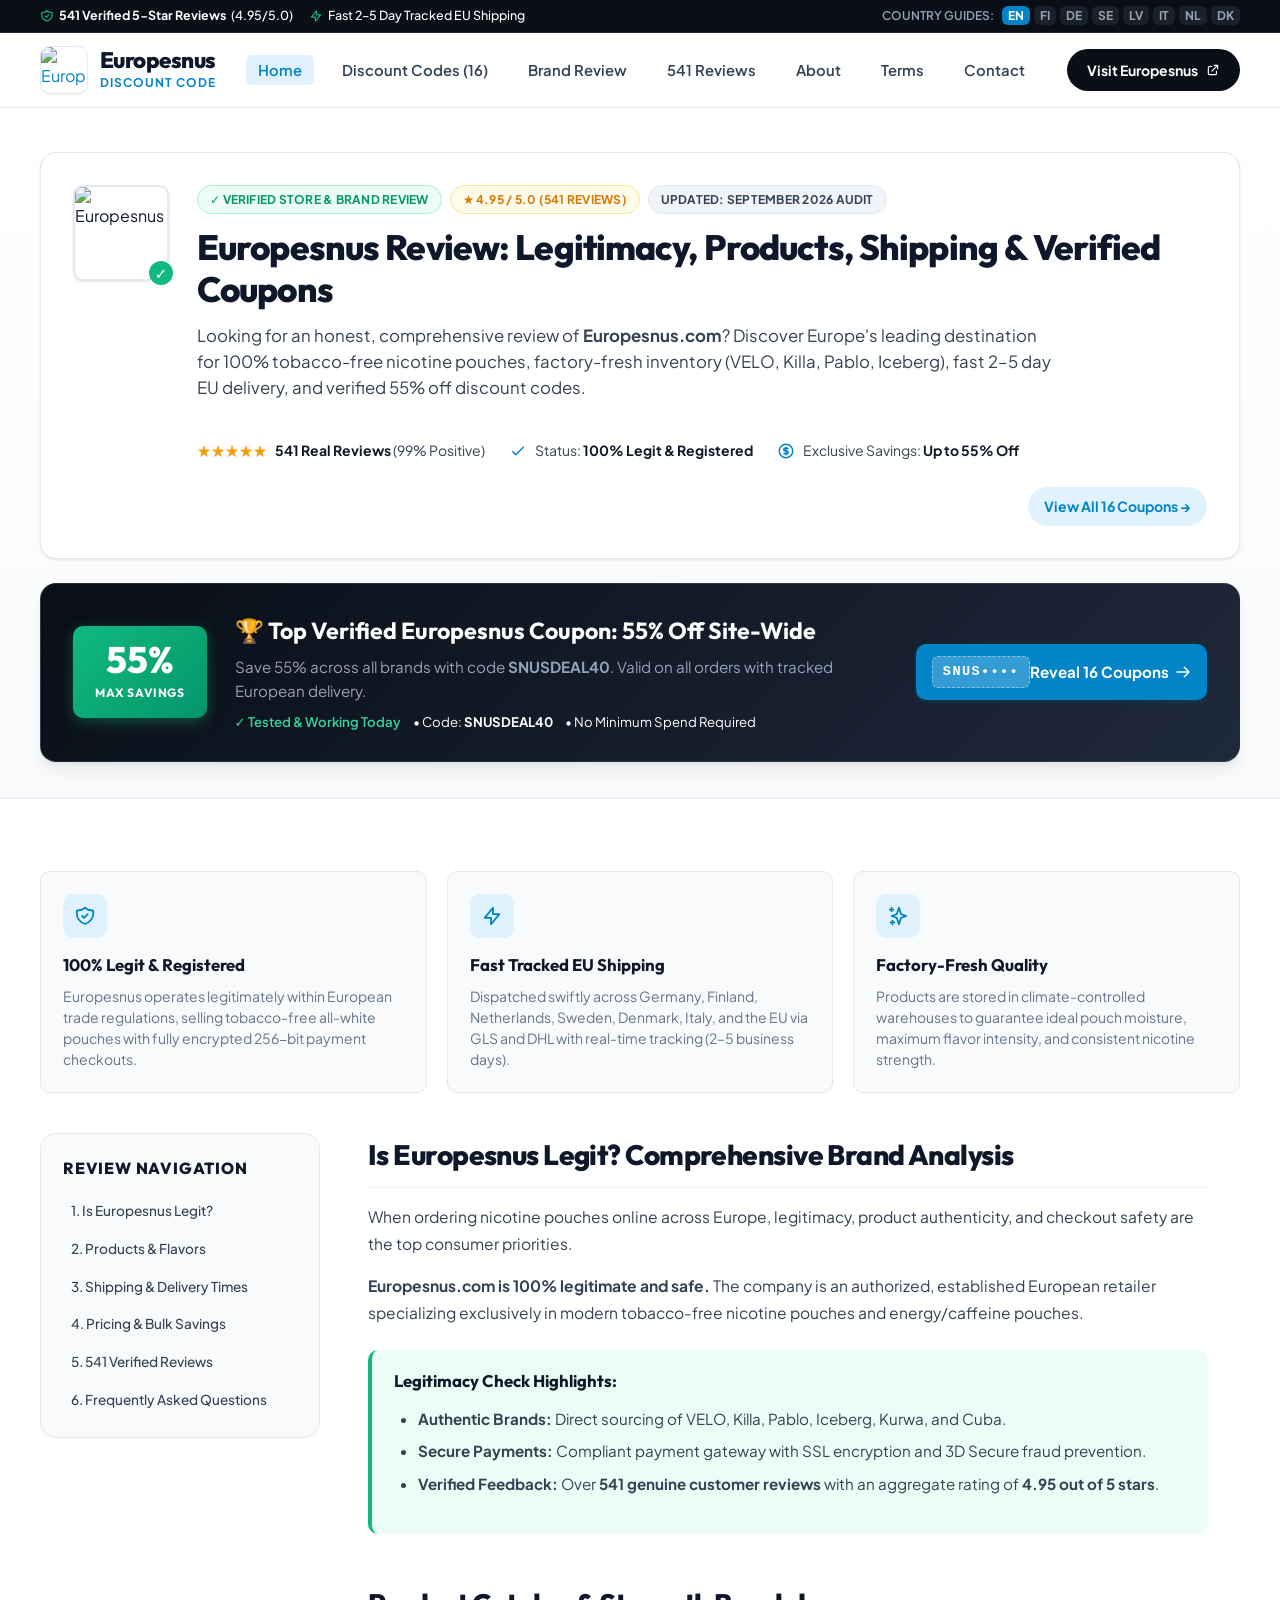
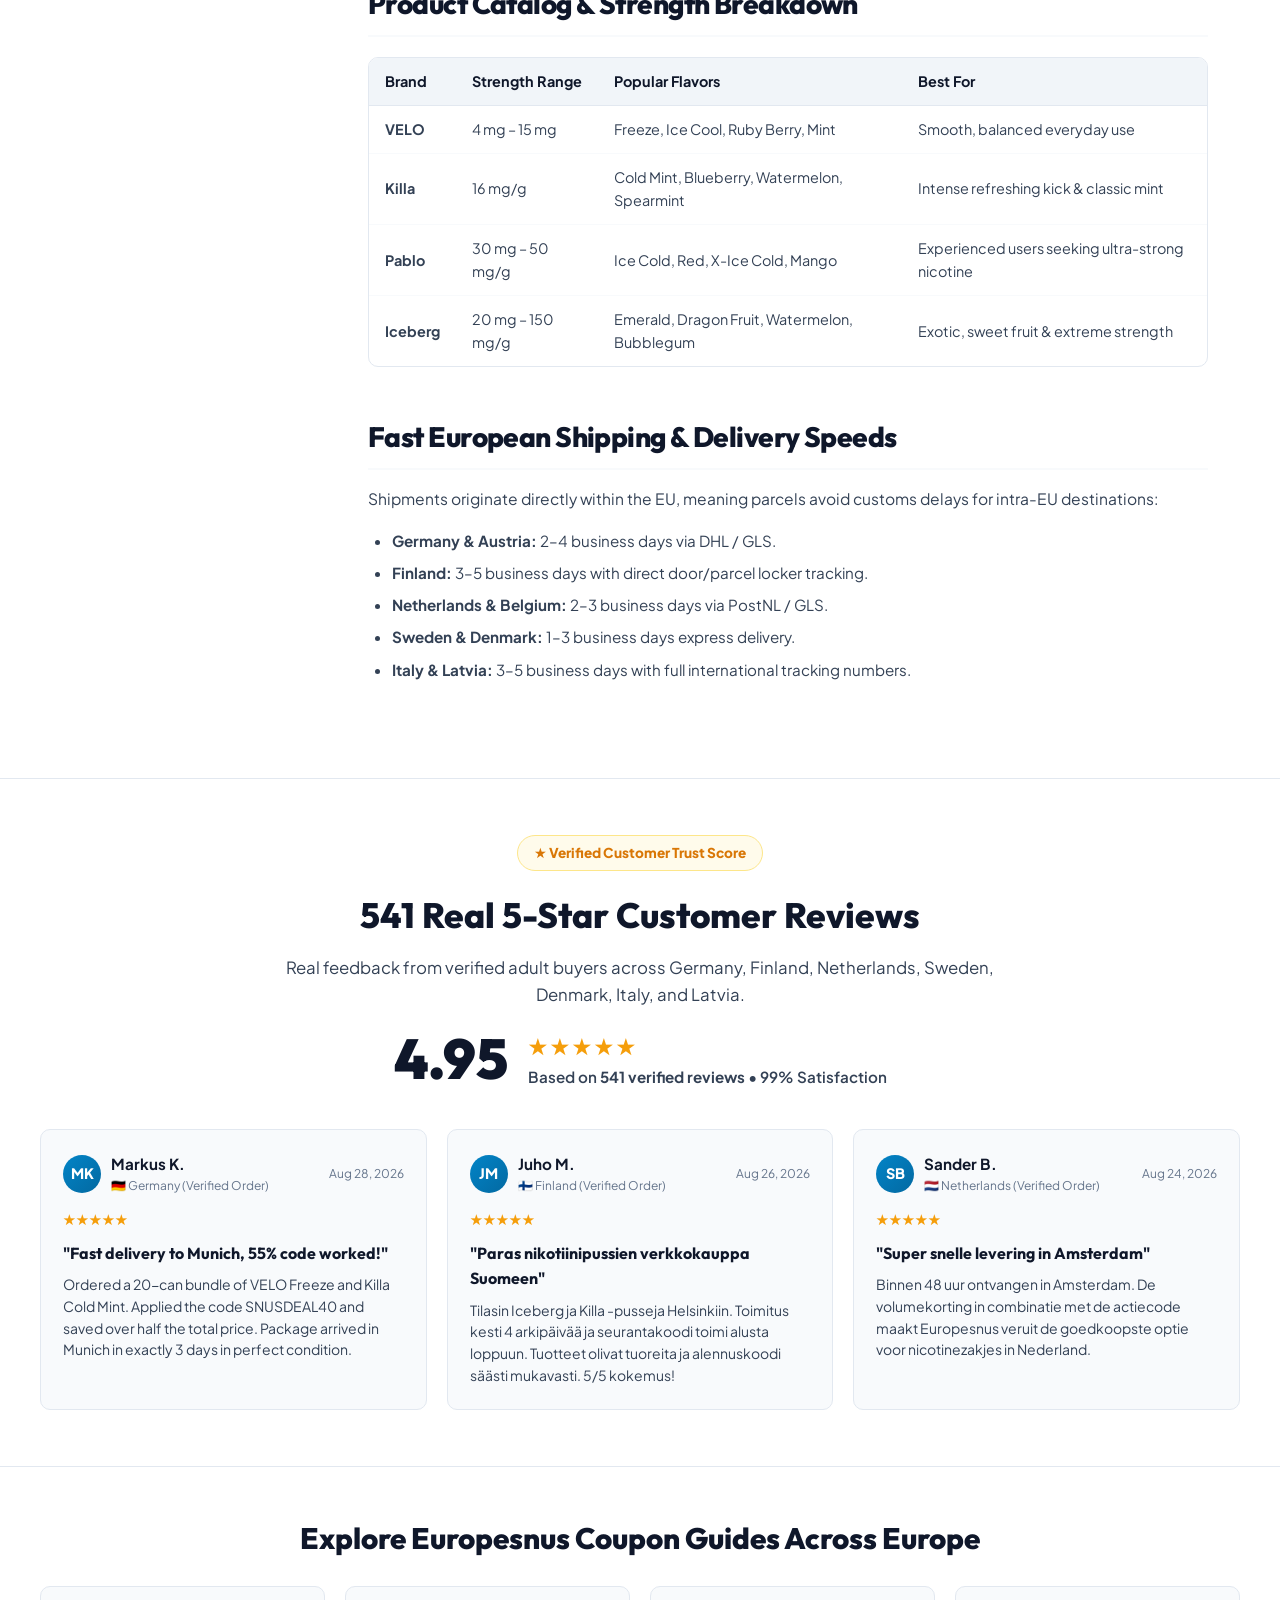
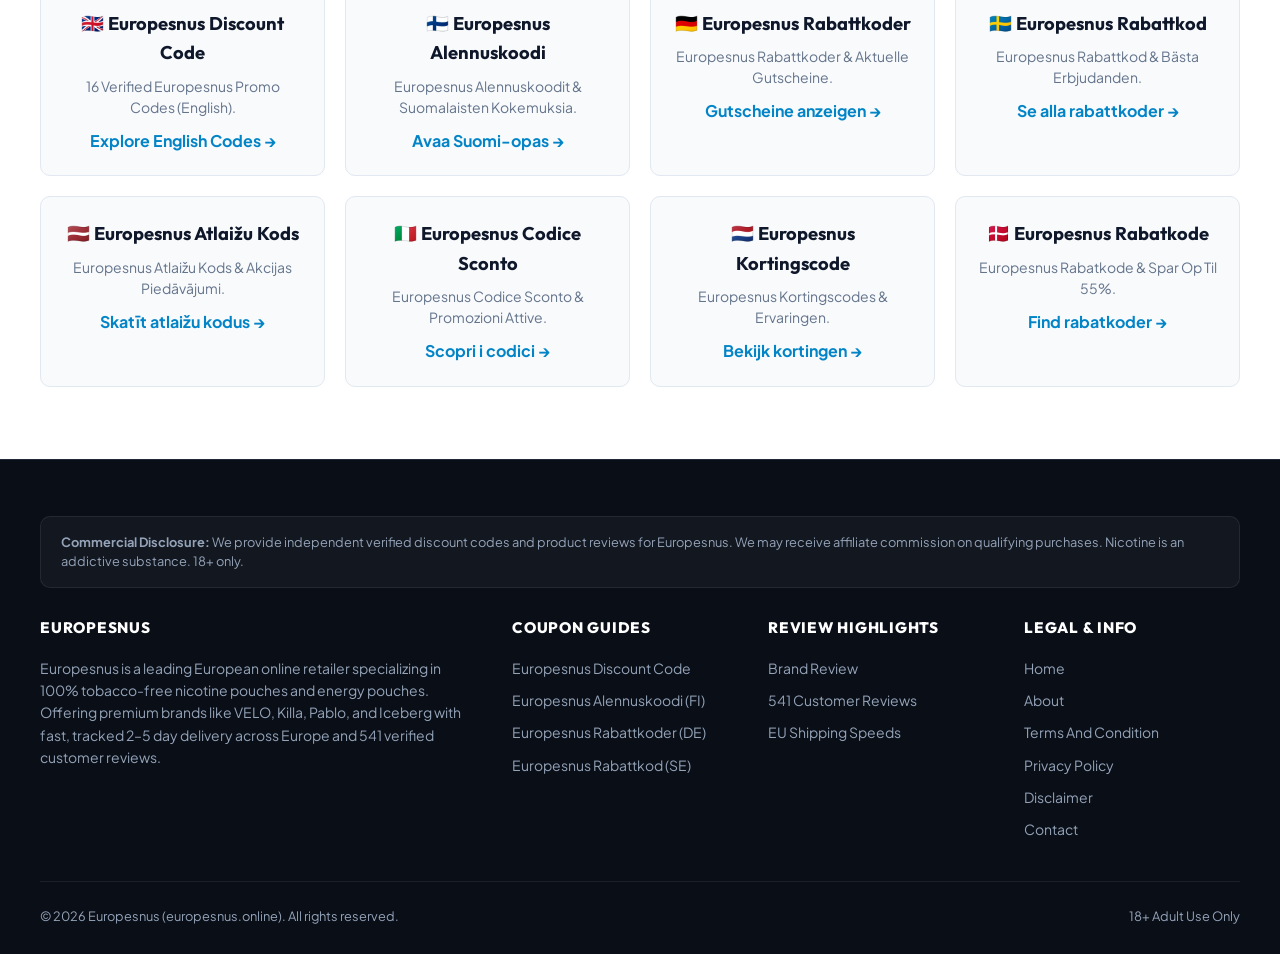
==== index.html @ ba488484 "Add files via upload" ====
<!DOCTYPE html>
<html lang="en">
<head>
  <meta charset="UTF-8">
  <meta name="viewport" content="width=device-width, initial-scale=1.0">
  <title>Europesnus Review: Legitimacy, Products, Shipping &amp; 541 Reviews</title>
  <meta name="description" content="Honest Europesnus review: 541 customer ratings (4.95/5), factory-fresh VELO &amp; Killa pouches, fast tracked 2–5 day EU delivery, and verified 55% off discount codes.">
  <meta name="keywords" content="europesnus, europesnus review, is europesnus legit, europesnus discount code, europesnus shipping, europesnus reviews, europesnus snus">
  <meta name="robots" content="index, follow, max-image-preview:large, max-snippet:-1, max-video-preview:-1">
  
  <!-- Canonical & Hreflang Tags -->
  <link rel="canonical" href="https://europesnus.online/">
  <link rel="alternate" hreflang="x-default" href="https://europesnus.online/">
  <link rel="alternate" hreflang="en" href="https://europesnus.online/en/europesnus-discount-code/">
  <link rel="alternate" hreflang="fi" href="https://europesnus.online/fi/europesnus-alennuskoodi/">
  <link rel="alternate" hreflang="de" href="https://europesnus.online/de/europesnus-rabattkoder/">
  <link rel="alternate" hreflang="sv" href="https://europesnus.online/se/europesnus-rabattkod/">
  <link rel="alternate" hreflang="nl" href="https://europesnus.online/nl/europesnus-kortingscode/">
  <link rel="alternate" hreflang="da" href="https://europesnus.online/dk/europesnus-rabatkode/">
  <link rel="alternate" hreflang="it" href="https://europesnus.online/it/europesnus-codice-sconto/">
  <link rel="alternate" hreflang="lv" href="https://europesnus.online/lv/europesnus-atlaizu-kods/">

  <!-- Favicon & Touch Icons -->
  <link rel="icon" type="image/png" href="https://europesnus.online/wp-content/uploads/2026/09/europesnus_logo.png">
  <link rel="apple-touch-icon" href="https://europesnus.online/wp-content/uploads/2026/09/europesnus_logo.png">

  <!-- Open Graph / Facebook -->
  <meta property="og:type" content="website">
  <meta property="og:url" content="https://europesnus.online/">
  <meta property="og:title" content="Europesnus Review: Legitimacy, Products, Shipping &amp; 541 Reviews">
  <meta property="og:description" content="Comprehensive review of Europesnus: 541 verified reviews, EU delivery times, product quality, and active 55% promo codes.">
  <meta property="og:site_name" content="Europesnus">
  <meta property="og:image" content="https://europesnus.online/wp-content/uploads/2026/09/europesnus_logo.png">

  <!-- Twitter -->
  <meta name="twitter:card" content="summary_large_image">
  <meta name="twitter:title" content="Europesnus Review: Legitimacy, Products, Shipping &amp; 541 Reviews">
  <meta name="twitter:description" content="541 verified customer reviews, fast European shipping, and verified 55% coupons.">
  <meta name="twitter:image" content="https://europesnus.online/wp-content/uploads/2026/09/europesnus_logo.png">

  <!-- Modern Google Fonts -->
  <link rel="preconnect" href="https://fonts.googleapis.com">
  <link rel="preconnect" href="https://fonts.gstatic.com" crossorigin>
  <link href="https://fonts.googleapis.com/css2?family=Outfit:wght@600;700;800;900&family=Plus+Jakarta+Sans:wght@400;500;600;700;800&display=swap" rel="stylesheet">
  
  <link rel="stylesheet" href="style.css">

  <!-- Schema.org JSON-LD -->
  <script type="application/ld+json">
  {
    "@context": "https://schema.org",
    "@graph": [
      {
        "@type": "WebSite",
        "@id": "https://europesnus.online/#website",
        "url": "https://europesnus.online/",
        "name": "Europesnus",
        "description": "Comprehensive Europesnus brand review, customer ratings, and verified coupon hub.",
        "inLanguage": "en"
      },
      {
        "@type": "Organization",
        "@id": "https://europesnus.online/#organization",
        "name": "Europesnus",
        "url": "https://europesnus.online/",
        "logo": {
          "@type": "ImageObject",
          "url": "https://europesnus.online/wp-content/uploads/2026/09/europesnus_logo.png"
        },
        "aggregateRating": {
          "@type": "AggregateRating",
          "ratingValue": "4.95",
          "bestRating": "5",
          "worstRating": "1",
          "ratingCount": "541",
          "reviewCount": "541"
        }
      },
      {
        "@type": "BreadcrumbList",
        "itemListElement": [
          {
            "@type": "ListItem",
            "position": 1,
            "name": "Home",
            "item": "https://europesnus.online/"
          }
        ]
      }
    ]
  }
  </script>
</head>
<body>

  <!-- Top Announcement Bar -->
  <div class="header-top-bar">
    <div class="container">
      <div class="header-top-inner">
        <div class="top-trust-highlights">
          <span class="top-trust-item">
            <svg width="14" height="14" fill="none" stroke="currentColor" viewBox="0 0 24 24"><path stroke-linecap="round" stroke-linejoin="round" stroke-width="2" d="M9 12l2 2 4-4m5.618-4.016A11.955 11.955 0 0112 2.944a11.955 11.955 0 01-8.618 3.04A12.02 12.02 0 003 9c0 5.591 3.824 10.29 9 11.622 5.176-1.332 9-6.03 9-11.622 0-1.042-.133-2.052-.382-3.016z"/></svg>
            <strong>541 Verified 5-Star Reviews</strong> (4.95/5.0)
          </span>
          <span class="top-trust-item">
            <svg width="14" height="14" fill="none" stroke="currentColor" viewBox="0 0 24 24"><path stroke-linecap="round" stroke-linejoin="round" stroke-width="2" d="M13 10V3L4 14h7v7l9-11h-7z"/></svg>
            Fast 2–5 Day Tracked EU Shipping
          </span>
        </div>

        <div class="lang-selector-wrap">
          <span class="lang-selector-label">Country Guides:</span>
          <ul class="lang-nav-pills">
            <li><a href="en/europesnus-discount-code/" class="active">EN</a></li>
            <li><a href="fi/europesnus-alennuskoodi/">FI</a></li>
            <li><a href="de/europesnus-rabattkoder/">DE</a></li>
            <li><a href="se/europesnus-rabattkod/">SE</a></li>
            <li><a href="lv/europesnus-atlaizu-kods/">LV</a></li>
            <li><a href="it/europesnus-codice-sconto/">IT</a></li>
            <li><a href="nl/europesnus-kortingscode/">NL</a></li>
            <li><a href="dk/europesnus-rabatkode/">DK</a></li>
          </ul>
        </div>
      </div>
    </div>
  </div>

  <!-- Main Navigation Header -->
  <header class="site-header" role="banner">
    <div class="container">
      <div class="header-inner">
        <a href="/" class="site-logo">
          <img src="https://europesnus.online/wp-content/uploads/2026/09/europesnus_logo.png" alt="Europesnus Logo" class="logo-img" width="48" height="48">
          <div class="logo-text">
            <span class="brand-name">Europesnus</span>
            <span class="brand-tagline">Discount Code</span>
          </div>
        </a>

        <nav class="main-nav" role="navigation">
          <ul class="nav-links">
            <li><a href="/" class="active">Home</a></li>
            <li><a href="en/europesnus-discount-code/">Discount Codes (16)</a></li>
            <li><a href="#brand-review">Brand Review</a></li>
            <li><a href="#reviews-541">541 Reviews</a></li>
            <li><a href="about.html">About</a></li>
            <li><a href="terms.html">Terms</a></li>
            <li><a href="contact.html">Contact</a></li>
          </ul>
        </nav>

        <a href="https://europesnus.com/?ref=lrtwknyx" target="_blank" rel="nofollow noopener" class="header-cta">
          <span>Visit Europesnus</span>
          <svg width="14" height="14" fill="none" stroke="currentColor" viewBox="0 0 24 24"><path stroke-linecap="round" stroke-linejoin="round" stroke-width="2" d="M10 6H6a2 2 0 00-2 2v10a2 2 0 002 2h10a2 2 0 002-2v-4M14 4h6m0 0v6m0-6L10 14"/></svg>
        </a>
      </div>
    </div>
  </header>

  <!-- Hero Section -->
  <main id="main-content">
    <section class="hero-section">
      <div class="container">
        
        <div class="merchant-hero-card">
          <div class="merchant-avatar-wrap">
            <img src="https://europesnus.online/wp-content/uploads/2026/09/europesnus_logo.png" alt="Europesnus" class="merchant-avatar" width="96" height="96">
            <div class="merchant-verified-badge" title="Verified Merchant">✓</div>
          </div>

          <div class="merchant-info-block">
            <div class="hero-meta-tags">
              <span class="pill-badge verified">✓ Verified Store &amp; Brand Review</span>
              <span class="pill-badge rating-score">★ 4.95 / 5.0 (541 Reviews)</span>
              <span class="pill-badge updated">Updated: September 2026 Audit</span>
            </div>

            <h1 class="hero-title">Europesnus Review: Legitimacy, Products, Shipping &amp; Verified Coupons</h1>
            <p class="hero-desc">
              Looking for an honest, comprehensive review of <strong>Europesnus.com</strong>? Discover Europe's leading destination for 100% tobacco-free nicotine pouches, factory-fresh inventory (VELO, Killa, Pablo, Iceberg), fast 2–5 day EU delivery, and verified 55% off discount codes.
            </p>

            <div class="hero-stats-row">
              <div class="hero-stat-item">
                <div class="rating-stars" aria-label="5 out of 5 stars">★★★★★</div>
                <span><strong>541 Real Reviews</strong> (99% Positive)</span>
              </div>
              <div class="hero-stat-item">
                <svg width="18" height="18" fill="none" stroke="currentColor" viewBox="0 0 24 24"><path stroke-linecap="round" stroke-linejoin="round" stroke-width="2" d="M5 13l4 4L19 7"/></svg>
                <span>Status: <strong>100% Legit &amp; Registered</strong></span>
              </div>
              <div class="hero-stat-item">
                <svg width="18" height="18" fill="none" stroke="currentColor" viewBox="0 0 24 24"><path stroke-linecap="round" stroke-linejoin="round" stroke-width="2" d="M12 8c-1.657 0-3 .895-3 2s1.343 2 3 2 3 .895 3 2-1.343 2-3 2m0-8c1.11 0 2.08.402 2.599 1M12 8V7m0 1v8m0 0v1m0-1c-1.11 0-2.08-.402-2.599-1M21 12a9 9 0 11-18 0 9 9 0 0118 0z"/></svg>
                <span>Exclusive Savings: <strong>Up to 55% Off</strong></span>
              </div>
              <a href="en/europesnus-discount-code/" class="visit-merchant-link">
                <span>View All 16 Coupons →</span>
              </a>
            </div>
          </div>
        </div>

        <!-- Featured Deal Banner -->
        <div class="featured-deal-banner">
          <div class="deal-highlight-badge">
            <div class="deal-val">55%</div>
            <div class="deal-sub">Max Savings</div>
          </div>

          <div class="featured-deal-content">
            <h2>🏆 Top Verified Europesnus Coupon: 55% Off Site-Wide</h2>
            <p>Save 55% across all brands with code <strong>SNUSDEAL40</strong>. Valid on all orders with tracked European delivery.</p>
            <div class="featured-deal-tags">
              <span class="tag-verified-pill">✓ Tested &amp; Working Today</span>
              <span>• Code: <strong>SNUSDEAL40</strong></span>
              <span>• No Minimum Spend Required</span>
            </div>
          </div>

          <div class="featured-deal-action">
            <a href="en/europesnus-discount-code/" class="coupon-action-btn" style="text-decoration:none;">
              <span class="btn-code-mask">SNUS••••</span>
              <span class="btn-action-label">
                <span>Reveal 16 Coupons</span>
                <svg width="16" height="16" fill="none" stroke="currentColor" viewBox="0 0 24 24"><path stroke-linecap="round" stroke-linejoin="round" stroke-width="2" d="M14 5l7 7m0 0l-7 7m7-7H3"/></svg>
              </span>
            </a>
          </div>
        </div>

      </div>
    </section>

    <!-- Core Pillars Grid -->
    <section class="content-area-section" id="brand-review">
      <div class="container">
        
        <div class="features-grid-3">
          <div class="feature-box-card">
            <div class="feature-box-icon">
              <svg width="22" height="22" fill="none" stroke="currentColor" viewBox="0 0 24 24"><path stroke-linecap="round" stroke-linejoin="round" stroke-width="2" d="M9 12l2 2 4-4m5.618-4.016A11.955 11.955 0 0112 2.944a11.955 11.955 0 01-8.618 3.04A12.02 12.02 0 003 9c0 5.591 3.824 10.29 9 11.622 5.176-1.332 9-6.03 9-11.622 0-1.042-.133-2.052-.382-3.016z"/></svg>
            </div>
            <h4>100% Legit &amp; Registered</h4>
            <p>Europesnus operates legitimately within European trade regulations, selling tobacco-free all-white pouches with fully encrypted 256-bit payment checkouts.</p>
          </div>

          <div class="feature-box-card">
            <div class="feature-box-icon">
              <svg width="22" height="22" fill="none" stroke="currentColor" viewBox="0 0 24 24"><path stroke-linecap="round" stroke-linejoin="round" stroke-width="2" d="M13 10V3L4 14h7v7l9-11h-7z"/></svg>
            </div>
            <h4>Fast Tracked EU Shipping</h4>
            <p>Dispatched swiftly across Germany, Finland, Netherlands, Sweden, Denmark, Italy, and the EU via GLS and DHL with real-time tracking (2–5 business days).</p>
          </div>

          <div class="feature-box-card">
            <div class="feature-box-icon">
              <svg width="22" height="22" fill="none" stroke="currentColor" viewBox="0 0 24 24"><path stroke-linecap="round" stroke-linejoin="round" stroke-width="2" d="M5 3v4M3 5h4M6 17v4m-2-2h4m5-16l2.286 6.857L21 12l-5.714 2.143L13 21l-2.286-6.857L5 12l5.714-2.143L13 3z"/></svg>
            </div>
            <h4>Factory-Fresh Quality</h4>
            <p>Products are stored in climate-controlled warehouses to guarantee ideal pouch moisture, maximum flavor intensity, and consistent nicotine strength.</p>
          </div>
        </div>

        <div class="content-grid-layout" style="margin-top: 40px;">
          
          <aside class="toc-sidebar">
            <h3 class="toc-title">Review Navigation</h3>
            <ul class="toc-nav-list">
              <li><a href="#is-europesnus-legit">1. Is Europesnus Legit?</a></li>
              <li><a href="#products-flavors">2. Products &amp; Flavors</a></li>
              <li><a href="#shipping-guide">3. Shipping &amp; Delivery Times</a></li>
              <li><a href="#pricing-bulk">4. Pricing &amp; Bulk Savings</a></li>
              <li><a href="#reviews-541">5. 541 Verified Reviews</a></li>
              <li><a href="#faq">6. Frequently Asked Questions</a></li>
            </ul>
          </aside>

          <article class="main-article">
            <section class="article-section" id="is-europesnus-legit">
              <h2>Is Europesnus Legit? Comprehensive Brand Analysis</h2>
              <p>
                When ordering nicotine pouches online across Europe, legitimacy, product authenticity, and checkout safety are the top consumer priorities.
              </p>
              <p>
                <strong>Europesnus.com is 100% legitimate and safe.</strong> The company is an authorized, established European retailer specializing exclusively in modern tobacco-free nicotine pouches and energy/caffeine pouches.
              </p>

              <div class="info-callout-box verified-theme">
                <h4>Legitimacy Check Highlights:</h4>
                <ul>
                  <li><strong>Authentic Brands:</strong> Direct sourcing of VELO, Killa, Pablo, Iceberg, Kurwa, and Cuba.</li>
                  <li><strong>Secure Payments:</strong> Compliant payment gateway with SSL encryption and 3D Secure fraud prevention.</li>
                  <li><strong>Verified Feedback:</strong> Over <strong>541 genuine customer reviews</strong> with an aggregate rating of <strong>4.95 out of 5 stars</strong>.</li>
                </ul>
              </div>
            </section>

            <section class="article-section" id="products-flavors">
              <h2>Product Catalog &amp; Strength Breakdown</h2>
              <div class="table-responsive">
                <table class="custom-table">
                  <thead>
                    <tr>
                      <th>Brand</th>
                      <th>Strength Range</th>
                      <th>Popular Flavors</th>
                      <th>Best For</th>
                    </tr>
                  </thead>
                  <tbody>
                    <tr>
                      <td><strong>VELO</strong></td>
                      <td>4 mg – 15 mg</td>
                      <td>Freeze, Ice Cool, Ruby Berry, Mint</td>
                      <td>Smooth, balanced everyday use</td>
                    </tr>
                    <tr>
                      <td><strong>Killa</strong></td>
                      <td>16 mg/g</td>
                      <td>Cold Mint, Blueberry, Watermelon, Spearmint</td>
                      <td>Intense refreshing kick &amp; classic mint</td>
                    </tr>
                    <tr>
                      <td><strong>Pablo</strong></td>
                      <td>30 mg – 50 mg/g</td>
                      <td>Ice Cold, Red, X-Ice Cold, Mango</td>
                      <td>Experienced users seeking ultra-strong nicotine</td>
                    </tr>
                    <tr>
                      <td><strong>Iceberg</strong></td>
                      <td>20 mg – 150 mg/g</td>
                      <td>Emerald, Dragon Fruit, Watermelon, Bubblegum</td>
                      <td>Exotic, sweet fruit &amp; extreme strength</td>
                    </tr>
                  </tbody>
                </table>
              </div>
            </section>

            <section class="article-section" id="shipping-guide">
              <h2>Fast European Shipping &amp; Delivery Speeds</h2>
              <p>
                Shipments originate directly within the EU, meaning parcels avoid customs delays for intra-EU destinations:
              </p>
              <ul>
                <li><strong>Germany &amp; Austria:</strong> 2–4 business days via DHL / GLS.</li>
                <li><strong>Finland:</strong> 3–5 business days with direct door/parcel locker tracking.</li>
                <li><strong>Netherlands &amp; Belgium:</strong> 2–3 business days via PostNL / GLS.</li>
                <li><strong>Sweden &amp; Denmark:</strong> 1–3 business days express delivery.</li>
                <li><strong>Italy &amp; Latvia:</strong> 3–5 business days with full international tracking numbers.</li>
              </ul>
            </section>
          </article>
        </div>

      </div>
    </section>

    <!-- 541 Real 5-Star Customer Reviews Section -->
    <section class="reviews-authority-section" id="reviews-541">
      <div class="container">
        
        <div class="reviews-header-block">
          <div class="review-badge-pill">★ Verified Customer Trust Score</div>
          <h2 style="font-family:var(--font-display); font-size:2.2rem; font-weight:800; color:var(--text-primary); margin-bottom:12px;">541 Real 5-Star Customer Reviews</h2>
          <p style="color:var(--text-secondary); font-size:1.05rem;">
            Real feedback from verified adult buyers across Germany, Finland, Netherlands, Sweden, Denmark, Italy, and Latvia.
          </p>

          <div class="reviews-score-card">
            <div class="score-big">4.95</div>
            <div class="score-meta">
              <div class="score-meta-stars">★★★★★</div>
              <div class="score-meta-count">Based on <strong>541 verified reviews</strong> • 99% Satisfaction</div>
            </div>
          </div>
        </div>

        <div class="reviews-grid">
          
          <div class="review-item-card">
            <div>
              <div class="review-user-row">
                <div class="reviewer-profile">
                  <div class="reviewer-avatar">MK</div>
                  <div>
                    <div class="reviewer-name">Markus K.</div>
                    <div class="reviewer-country">🇩🇪 Germany (Verified Order)</div>
                  </div>
                </div>
                <div class="review-date">Aug 28, 2026</div>
              </div>
              <div class="review-stars">★★★★★</div>
              <h3 class="review-title">"Fast delivery to Munich, 55% code worked!"</h3>
              <p class="review-body">
                Ordered a 20-can bundle of VELO Freeze and Killa Cold Mint. Applied the code SNUSDEAL40 and saved over half the total price. Package arrived in Munich in exactly 3 days in perfect condition.
              </p>
            </div>
          </div>

          <div class="review-item-card">
            <div>
              <div class="review-user-row">
                <div class="reviewer-profile">
                  <div class="reviewer-avatar">JM</div>
                  <div>
                    <div class="reviewer-name">Juho M.</div>
                    <div class="reviewer-country">🇫🇮 Finland (Verified Order)</div>
                  </div>
                </div>
                <div class="review-date">Aug 26, 2026</div>
              </div>
              <div class="review-stars">★★★★★</div>
              <h3 class="review-title">"Paras nikotiinipussien verkkokauppa Suomeen"</h3>
              <p class="review-body">
                Tilasin Iceberg ja Killa -pusseja Helsinkiin. Toimitus kesti 4 arkipäivää ja seurantakoodi toimi alusta loppuun. Tuotteet olivat tuoreita ja alennuskoodi säästi mukavasti. 5/5 kokemus!
              </p>
            </div>
          </div>

          <div class="review-item-card">
            <div>
              <div class="review-user-row">
                <div class="reviewer-profile">
                  <div class="reviewer-avatar">SB</div>
                  <div>
                    <div class="reviewer-name">Sander B.</div>
                    <div class="reviewer-country">🇳🇱 Netherlands (Verified Order)</div>
                  </div>
                </div>
                <div class="review-date">Aug 24, 2026</div>
              </div>
              <div class="review-stars">★★★★★</div>
              <h3 class="review-title">"Super snelle levering in Amsterdam"</h3>
              <p class="review-body">
                Binnen 48 uur ontvangen in Amsterdam. De volumekorting in combinatie met de actiecode maakt Europesnus veruit de goedkoopste optie voor nicotinezakjes in Nederland.
              </p>
            </div>
          </div>

        </div>

      </div>
    </section>

    <!-- Multilingual Hub Links -->
    <section class="content-area-section">
      <div class="container">
        <h2 style="font-family:var(--font-display); font-size:1.85rem; font-weight:800; margin-bottom:20px; text-align:center;">
          Explore Europesnus Coupon Guides Across Europe
        </h2>

        <div class="features-grid-3">
          <div class="feature-box-card" style="text-align:center;">
            <h4 style="font-size:1.15rem;">🇬🇧 Europesnus Discount Code</h4>
            <p>16 Verified Europesnus Promo Codes (English).</p>
            <a href="en/europesnus-discount-code/" style="display:inline-block; margin-top:10px; font-weight:700;">Explore English Codes →</a>
          </div>

          <div class="feature-box-card" style="text-align:center;">
            <h4 style="font-size:1.15rem;">🇫🇮 Europesnus Alennuskoodi</h4>
            <p>Europesnus Alennuskoodit &amp; Suomalaisten Kokemuksia.</p>
            <a href="fi/europesnus-alennuskoodi/" style="display:inline-block; margin-top:10px; font-weight:700;">Avaa Suomi-opas →</a>
          </div>

          <div class="feature-box-card" style="text-align:center;">
            <h4 style="font-size:1.15rem;">🇩🇪 Europesnus Rabattkoder</h4>
            <p>Europesnus Rabattkoder &amp; Aktuelle Gutscheine.</p>
            <a href="de/europesnus-rabattkoder/" style="display:inline-block; margin-top:10px; font-weight:700;">Gutscheine anzeigen →</a>
          </div>

          <div class="feature-box-card" style="text-align:center;">
            <h4 style="font-size:1.15rem;">🇸🇪 Europesnus Rabattkod</h4>
            <p>Europesnus Rabattkod &amp; Bästa Erbjudanden.</p>
            <a href="se/europesnus-rabattkod/" style="display:inline-block; margin-top:10px; font-weight:700;">Se alla rabattkoder →</a>
          </div>

          <div class="feature-box-card" style="text-align:center;">
            <h4 style="font-size:1.15rem;">🇱🇻 Europesnus Atlaižu Kods</h4>
            <p>Europesnus Atlaižu Kods &amp; Akcijas Piedāvājumi.</p>
            <a href="lv/europesnus-atlaizu-kods/" style="display:inline-block; margin-top:10px; font-weight:700;">Skatīt atlaižu kodus →</a>
          </div>

          <div class="feature-box-card" style="text-align:center;">
            <h4 style="font-size:1.15rem;">🇮🇹 Europesnus Codice Sconto</h4>
            <p>Europesnus Codice Sconto &amp; Promozioni Attive.</p>
            <a href="it/europesnus-codice-sconto/" style="display:inline-block; margin-top:10px; font-weight:700;">Scopri i codici →</a>
          </div>

          <div class="feature-box-card" style="text-align:center;">
            <h4 style="font-size:1.15rem;">🇳🇱 Europesnus Kortingscode</h4>
            <p>Europesnus Kortingscodes &amp; Ervaringen.</p>
            <a href="nl/europesnus-kortingscode/" style="display:inline-block; margin-top:10px; font-weight:700;">Bekijk kortingen →</a>
          </div>

          <div class="feature-box-card" style="text-align:center;">
            <h4 style="font-size:1.15rem;">🇩🇰 Europesnus Rabatkode</h4>
            <p>Europesnus Rabatkode &amp; Spar Op Til 55%.</p>
            <a href="dk/europesnus-rabatkode/" style="display:inline-block; margin-top:10px; font-weight:700;">Find rabatkoder →</a>
          </div>
        </div>

      </div>
    </section>

  </main>

  <footer class="site-footer" role="contentinfo">
    <div class="container">
      <div class="affiliate-disclaimer-box">
        <strong>Commercial Disclosure:</strong> We provide independent verified discount codes and product reviews for Europesnus. We may receive affiliate commission on qualifying purchases. Nicotine is an addictive substance. 18+ only.
      </div>
      <div class="footer-top-grid">
        <div class="footer-col">
          <h5>Europesnus</h5>
          <p>
            Europesnus is a leading European online retailer specializing in 100% tobacco-free nicotine pouches and energy pouches. Offering premium brands like VELO, Killa, Pablo, and Iceberg with fast, tracked 2–5 day delivery across Europe and 541 verified customer reviews.
          </p>
        </div>
        <div class="footer-col">
          <h5>Coupon Guides</h5>
          <ul class="footer-links">
            <li><a href="en/europesnus-discount-code/">Europesnus Discount Code</a></li>
            <li><a href="fi/europesnus-alennuskoodi/">Europesnus Alennuskoodi (FI)</a></li>
            <li><a href="de/europesnus-rabattkoder/">Europesnus Rabattkoder (DE)</a></li>
            <li><a href="se/europesnus-rabattkod/">Europesnus Rabattkod (SE)</a></li>
          </ul>
        </div>
        <div class="footer-col">
          <h5>Review Highlights</h5>
          <ul class="footer-links">
            <li><a href="#brand-review">Brand Review</a></li>
            <li><a href="#reviews-541">541 Customer Reviews</a></li>
            <li><a href="#shipping-guide">EU Shipping Speeds</a></li>
          </ul>
        </div>
        <div class="footer-col">
          <h5>Legal &amp; Info</h5>
          <ul class="footer-links">
            <li><a href="/">Home</a></li>
            <li><a href="about.html">About</a></li>
            <li><a href="terms.html">Terms And Condition</a></li>
            <li><a href="privacy.html">Privacy Policy</a></li>
            <li><a href="disclaimer.html">Disclaimer</a></li>
            <li><a href="contact.html">Contact</a></li>
          </ul>
        </div>
      </div>
      <div class="footer-bottom">
        <p>&copy; 2026 Europesnus (europesnus.online). All rights reserved.</p>
        <p>18+ Adult Use Only</p>
      </div>
    </div>
  </footer>

  <script src="app.js"></script>
</body>
</html>
---- style.css ----
/*
Theme Name: Europesnus Authority & Coupon Hub
Theme URI: https://europesnus.online/
Description: Ultra-fast, SEO-optimized, multilingual WordPress theme for Europesnus brand reviews, 541 customer reviews, and verified discount coupons.
Version: 2.0.0
Author: Senior SEO & CRO Engineer
Text Domain: europesnus
*/

:root {
  /* Core Colors */
  --color-bg-main: #f8fafc;
  --color-bg-surface: #ffffff;
  --color-bg-subtle: #f1f5f9;
  --color-bg-dark: #090e17;
  --color-bg-dark-surface: #111827;
  --color-bg-card: #ffffff;

  /* Brand Accents */
  --color-primary: #0284c7;
  --color-primary-hover: #0369a1;
  --color-primary-subtle: #e0f2fe;
  --color-primary-border: #bae6fd;
  
  --color-brand-teal: #0d9488;
  --color-brand-teal-subtle: #f0fdfa;

  /* Success & Verified (Mint/Emerald) */
  --color-success: #10b981;
  --color-success-hover: #059669;
  --color-success-subtle: #ecfdf5;
  --color-success-border: #a7f3d0;

  /* Review Amber & Stars */
  --color-amber: #f59e0b;
  --color-amber-dark: #d97706;
  --color-amber-subtle: #fffbeb;
  --color-amber-border: #fde68a;

  /* VIP Purple */
  --color-vip: #8b5cf6;
  --color-vip-subtle: #f5f3ff;
  --color-vip-border: #ddd6fe;

  /* Typography */
  --text-primary: #0f172a;
  --text-secondary: #334155;
  --text-muted: #64748b;
  --text-inverse: #ffffff;
  --text-inverse-muted: #94a3b8;

  /* Borders & Radii */
  --border-color: #e2e8f0;
  --border-color-light: #f8fafc;
  --border-color-dark: #1f2937;
  --radius-sm: 6px;
  --radius-md: 10px;
  --radius-lg: 16px;
  --radius-xl: 24px;
  --radius-full: 9999px;

  /* Shadows */
  --shadow-xs: 0 1px 2px 0 rgba(0, 0, 0, 0.04);
  --shadow-sm: 0 1px 3px 0 rgba(0, 0, 0, 0.08), 0 1px 2px -1px rgba(0, 0, 0, 0.08);
  --shadow-md: 0 4px 6px -1px rgba(0, 0, 0, 0.08), 0 2px 4px -2px rgba(0, 0, 0, 0.08);
  --shadow-lg: 0 10px 15px -3px rgba(0, 0, 0, 0.08), 0 4px 6px -4px rgba(0, 0, 0, 0.08);
  --shadow-xl: 0 20px 25px -5px rgba(0, 0, 0, 0.1), 0 8px 10px -6px rgba(0, 0, 0, 0.1);

  /* Fonts */
  --font-sans: 'Plus Jakarta Sans', system-ui, -apple-system, BlinkMacSystemFont, "Segoe UI", Roboto, Oxygen, Ubuntu, Cantarell, sans-serif;
  --font-display: 'Outfit', 'Plus Jakarta Sans', sans-serif;
  --font-mono: ui-monospace, SFMono-Regular, Menlo, Monaco, Consolas, "Liberation Mono", monospace;

  /* Transitions */
  --transition-fast: 150ms cubic-bezier(0.4, 0, 0.2, 1);
  --transition-normal: 250ms cubic-bezier(0.4, 0, 0.2, 1);
}

/* Reset */
*, *::before, *::after {
  box-sizing: border-box;
  margin: 0;
  padding: 0;
}

html {
  font-family: var(--font-sans);
  background-color: var(--color-bg-main);
  color: var(--text-primary);
  line-height: 1.6;
  -webkit-font-smoothing: antialiased;
  -moz-osx-font-smoothing: grayscale;
  scroll-behavior: smooth;
}

body {
  min-height: 100vh;
  display: flex;
  flex-direction: column;
}

img, svg {
  display: block;
  max-width: 100%;
}

a {
  color: var(--color-primary);
  text-decoration: none;
  transition: color var(--transition-fast);
}

a:hover {
  color: var(--color-primary-hover);
  text-decoration: underline;
}

button {
  font-family: inherit;
  cursor: pointer;
  border: none;
  background: none;
}

.container {
  width: 100%;
  max-width: 1240px;
  margin-left: auto;
  margin-right: auto;
  padding-left: 20px;
  padding-right: 20px;
}

/* ==========================================================================
   Header & Navigation
   ========================================================================== */
.site-header {
  background-color: rgba(255, 255, 255, 0.96);
  border-bottom: 1px solid var(--border-color);
  position: sticky;
  top: 0;
  z-index: 100;
  backdrop-filter: blur(12px);
  transition: all var(--transition-normal);
}

.site-header.scrolled {
  box-shadow: var(--shadow-sm);
}

.header-top-bar {
  background-color: var(--color-bg-dark);
  color: var(--text-inverse-muted);
  font-size: 0.78rem;
  padding: 6px 0;
  border-bottom: 1px solid var(--border-color-dark);
}

.header-top-inner {
  display: flex;
  align-items: center;
  justify-content: space-between;
  gap: 16px;
  flex-wrap: wrap;
}

.top-trust-highlights {
  display: flex;
  align-items: center;
  gap: 16px;
}

.top-trust-item {
  display: inline-flex;
  align-items: center;
  gap: 5px;
  color: var(--text-inverse);
  font-weight: 500;
}

.top-trust-item svg {
  color: var(--color-success);
}

/* Language Selector */
.lang-selector-wrap {
  display: flex;
  align-items: center;
  gap: 8px;
}

.lang-selector-label {
  color: var(--text-inverse-muted);
  font-size: 0.75rem;
  font-weight: 600;
  text-transform: uppercase;
}

.lang-nav-pills {
  display: flex;
  align-items: center;
  gap: 4px;
  list-style: none;
}

.lang-nav-pills a {
  color: var(--text-inverse-muted);
  font-size: 0.75rem;
  font-weight: 700;
  padding: 2px 6px;
  border-radius: var(--radius-sm);
  background-color: rgba(255, 255, 255, 0.08);
  transition: all var(--transition-fast);
}

.lang-nav-pills a:hover, .lang-nav-pills a.active {
  color: #ffffff;
  background-color: var(--color-primary);
  text-decoration: none;
}

.header-inner {
  display: flex;
  align-items: center;
  justify-content: space-between;
  height: 74px;
  gap: 20px;
}

.site-logo {
  display: flex;
  align-items: center;
  gap: 12px;
  text-decoration: none;
}

.site-logo:hover {
  text-decoration: none;
}

.logo-img {
  width: 48px;
  height: 48px;
  border-radius: var(--radius-md);
  object-fit: cover;
  border: 1px solid var(--border-color);
  box-shadow: var(--shadow-xs);
  background-color: #ffffff;
}

.logo-text {
  display: flex;
  flex-direction: column;
}

.brand-name {
  font-family: var(--font-display);
  font-weight: 800;
  font-size: 1.4rem;
  color: var(--text-primary);
  letter-spacing: -0.025em;
  line-height: 1.1;
}

.brand-tagline {
  font-size: 0.75rem;
  color: var(--color-primary);
  font-weight: 700;
  text-transform: uppercase;
  letter-spacing: 0.08em;
}

.main-nav {
  display: flex;
  align-items: center;
  gap: 24px;
}

.nav-links {
  display: flex;
  align-items: center;
  list-style: none;
  gap: 16px;
}

.nav-links a {
  font-size: 0.925rem;
  font-weight: 600;
  color: var(--text-secondary);
  padding: 6px 12px;
  border-radius: var(--radius-sm);
  transition: all var(--transition-fast);
}

.nav-links a:hover, .nav-links a.active {
  color: var(--color-primary);
  background-color: var(--color-primary-subtle);
  text-decoration: none;
}

.header-cta {
  display: inline-flex;
  align-items: center;
  gap: 8px;
  background-color: var(--color-bg-dark);
  color: var(--text-inverse);
  padding: 10px 20px;
  border-radius: var(--radius-full);
  font-size: 0.875rem;
  font-weight: 700;
  transition: all var(--transition-fast);
}

.header-cta:hover {
  background-color: #1e293b;
  color: var(--text-inverse);
  text-decoration: none;
  transform: translateY(-1px);
  box-shadow: var(--shadow-sm);
}

/* ==========================================================================
   Breadcrumb Bar
   ========================================================================== */
.breadcrumb-bar {
  background-color: var(--color-bg-surface);
  border-bottom: 1px solid var(--border-color);
  padding: 10px 0;
  font-size: 0.825rem;
}

.breadcrumb-list {
  display: flex;
  align-items: center;
  flex-wrap: wrap;
  gap: 8px;
  list-style: none;
  color: var(--text-muted);
}

.breadcrumb-list a {
  color: var(--text-secondary);
  font-weight: 500;
}

.breadcrumb-list a:hover {
  color: var(--color-primary);
}

.breadcrumb-sep {
  color: var(--text-muted);
  font-size: 0.75rem;
}

.breadcrumb-current {
  color: var(--text-primary);
  font-weight: 600;
}

/* ==========================================================================
   Hero Section (Brand Review & Coupon Authority)
   ========================================================================== */
.hero-section {
  background: linear-gradient(180deg, #ffffff 0%, #f8fafc 100%);
  padding: 44px 0 36px;
  border-bottom: 1px solid var(--border-color);
}

.merchant-hero-card {
  display: flex;
  flex-direction: row;
  align-items: flex-start;
  gap: 28px;
  background-color: var(--color-bg-surface);
  border: 1px solid var(--border-color);
  border-radius: var(--radius-lg);
  padding: 32px;
  box-shadow: var(--shadow-sm);
  position: relative;
}

.merchant-avatar-wrap {
  position: relative;
  flex-shrink: 0;
}

.merchant-avatar {
  width: 96px;
  height: 96px;
  border-radius: var(--radius-md);
  object-fit: cover;
  background-color: #ffffff;
  border: 2px solid var(--border-color);
  box-shadow: var(--shadow-sm);
}

.merchant-verified-badge {
  position: absolute;
  bottom: -6px;
  right: -6px;
  background-color: var(--color-success);
  color: #ffffff;
  width: 28px;
  height: 28px;
  border-radius: 50%;
  display: flex;
  align-items: center;
  justify-content: center;
  border: 2px solid #ffffff;
  font-size: 15px;
  box-shadow: var(--shadow-xs);
}

.merchant-info-block {
  flex-grow: 1;
}

.hero-meta-tags {
  display: flex;
  align-items: center;
  flex-wrap: wrap;
  gap: 8px;
  margin-bottom: 12px;
}

.pill-badge {
  display: inline-flex;
  align-items: center;
  gap: 6px;
  padding: 4px 12px;
  border-radius: var(--radius-full);
  font-size: 0.75rem;
  font-weight: 700;
  letter-spacing: 0.02em;
  text-transform: uppercase;
}

.pill-badge.verified {
  background-color: var(--color-success-subtle);
  color: var(--color-success-hover);
  border: 1px solid var(--color-success-border);
}

.pill-badge.rating-score {
  background-color: var(--color-amber-subtle);
  color: var(--color-amber-dark);
  border: 1px solid var(--color-amber-border);
}

.pill-badge.updated {
  background-color: var(--color-bg-subtle);
  color: var(--text-secondary);
  border: 1px solid var(--border-color);
}

.hero-title {
  font-family: var(--font-display);
  font-size: 2.2rem;
  font-weight: 800;
  color: var(--text-primary);
  line-height: 1.2;
  letter-spacing: -0.025em;
  margin-bottom: 12px;
}

.hero-desc {
  font-size: 1.05rem;
  color: var(--text-secondary);
  line-height: 1.55;
  margin-bottom: 20px;
  max-width: 860px;
}

.hero-stats-row {
  display: flex;
  align-items: center;
  flex-wrap: wrap;
  gap: 24px;
  font-size: 0.875rem;
  padding-top: 16px;
  border-top: 1px solid var(--border-color-light);
}

.hero-stat-item {
  display: inline-flex;
  align-items: center;
  gap: 8px;
  color: var(--text-secondary);
}

.hero-stat-item strong {
  color: var(--text-primary);
}

.hero-stat-item svg {
  color: var(--color-primary);
}

.rating-stars {
  color: #f59e0b;
  display: inline-flex;
  gap: 2px;
  font-size: 1rem;
}

.visit-merchant-link {
  margin-left: auto;
  display: inline-flex;
  align-items: center;
  gap: 6px;
  font-weight: 700;
  color: var(--color-primary);
  background-color: var(--color-primary-subtle);
  padding: 8px 16px;
  border-radius: var(--radius-full);
  transition: all var(--transition-fast);
}

.visit-merchant-link:hover {
  background-color: var(--color-primary);
  color: #ffffff;
  text-decoration: none;
}

/* Featured / Best Deal Spotlight */
.featured-deal-banner {
  background: linear-gradient(135deg, #090e17 0%, #1e293b 100%);
  border-radius: var(--radius-lg);
  color: var(--text-inverse);
  padding: 28px 32px;
  margin-top: 24px;
  display: grid;
  grid-template-columns: auto 1fr auto;
  align-items: center;
  gap: 28px;
  position: relative;
  overflow: hidden;
  box-shadow: var(--shadow-lg);
  border: 1px solid rgba(255, 255, 255, 0.1);
}

.deal-highlight-badge {
  background: linear-gradient(135deg, #10b981 0%, #059669 100%);
  color: #ffffff;
  padding: 16px 22px;
  border-radius: var(--radius-md);
  text-align: center;
  font-family: var(--font-display);
  box-shadow: 0 4px 14px rgba(16, 185, 129, 0.35);
}

.deal-highlight-badge .deal-val {
  font-size: 2.3rem;
  font-weight: 800;
  line-height: 1;
}

.deal-highlight-badge .deal-sub {
  font-size: 0.75rem;
  text-transform: uppercase;
  font-weight: 700;
  letter-spacing: 0.05em;
  margin-top: 4px;
}

.featured-deal-content h2 {
  font-family: var(--font-display);
  font-size: 1.45rem;
  font-weight: 700;
  color: #ffffff;
  margin-bottom: 6px;
}

.featured-deal-content p {
  color: var(--text-inverse-muted);
  font-size: 0.95rem;
}

.featured-deal-tags {
  display: flex;
  align-items: center;
  gap: 12px;
  margin-top: 8px;
  font-size: 0.825rem;
}

.tag-verified-pill {
  color: #34d399;
  font-weight: 600;
  display: inline-flex;
  align-items: center;
  gap: 4px;
}

/* ==========================================================================
   Coupon Filter Toolbar & Grid
   ========================================================================== */
.coupons-toolbar-section {
  padding: 36px 0 16px;
}

.toolbar-wrapper {
  background-color: var(--color-bg-surface);
  border: 1px solid var(--border-color);
  border-radius: var(--radius-lg);
  padding: 18px 22px;
  display: flex;
  align-items: center;
  justify-content: space-between;
  flex-wrap: wrap;
  gap: 16px;
  box-shadow: var(--shadow-xs);
}

.filter-tabs {
  display: flex;
  align-items: center;
  flex-wrap: wrap;
  gap: 8px;
}

.filter-tab-btn {
  padding: 8px 16px;
  border-radius: var(--radius-full);
  font-size: 0.875rem;
  font-weight: 600;
  color: var(--text-secondary);
  background-color: var(--color-bg-subtle);
  border: 1px solid transparent;
  transition: all var(--transition-fast);
}

.filter-tab-btn:hover {
  color: var(--text-primary);
  background-color: #e2e8f0;
}

.filter-tab-btn.active {
  background-color: var(--color-primary);
  color: #ffffff;
  box-shadow: 0 2px 6px rgba(2, 132, 199, 0.25);
}

.search-and-sort {
  display: flex;
  align-items: center;
  gap: 12px;
  flex-grow: 1;
  justify-content: flex-end;
}

.search-input-wrap {
  position: relative;
  min-width: 240px;
}

.search-input-wrap input {
  width: 100%;
  padding: 9px 14px 9px 36px;
  border-radius: var(--radius-full);
  border: 1px solid var(--border-color);
  background-color: var(--color-bg-surface);
  font-size: 0.875rem;
  font-family: inherit;
  color: var(--text-primary);
  outline: none;
  transition: all var(--transition-fast);
}

.search-input-wrap input:focus {
  border-color: var(--color-primary);
  box-shadow: 0 0 0 3px rgba(2, 132, 199, 0.15);
}

.search-icon {
  position: absolute;
  left: 12px;
  top: 50%;
  transform: translateY(-50%);
  color: var(--text-muted);
  pointer-events: none;
}

.sort-select-wrap select {
  padding: 9px 14px;
  border-radius: var(--radius-full);
  border: 1px solid var(--border-color);
  background-color: var(--color-bg-surface);
  font-size: 0.875rem;
  font-weight: 600;
  font-family: inherit;
  color: var(--text-secondary);
  outline: none;
  cursor: pointer;
}

.coupons-grid-section {
  padding: 16px 0 48px;
}

.section-headline-group {
  margin-bottom: 24px;
  display: flex;
  align-items: flex-end;
  justify-content: space-between;
  flex-wrap: wrap;
  gap: 12px;
}

.section-headline {
  font-family: var(--font-display);
  font-size: 1.85rem;
  font-weight: 800;
  color: var(--text-primary);
  letter-spacing: -0.02em;
}

.active-count-indicator {
  font-size: 0.9rem;
  color: var(--text-muted);
  font-weight: 600;
}

.coupons-grid {
  display: grid;
  grid-template-columns: repeat(auto-fill, minmax(360px, 1fr));
  gap: 20px;
}

/* Coupon Card */
.coupon-card {
  background-color: var(--color-bg-card);
  border: 1px solid var(--border-color);
  border-radius: var(--radius-lg);
  padding: 24px;
  display: flex;
  flex-direction: column;
  justify-content: space-between;
  position: relative;
  box-shadow: var(--shadow-sm);
  transition: transform var(--transition-fast), box-shadow var(--transition-fast), border-color var(--transition-fast);
}

.coupon-card:hover {
  transform: translateY(-3px);
  box-shadow: var(--shadow-md);
  border-color: #cbd5e1;
}

.coupon-card.featured {
  border: 2px solid var(--color-primary);
  background: linear-gradient(180deg, #ffffff 0%, #f8fafc 100%);
}

.card-top-row {
  display: flex;
  align-items: center;
  justify-content: space-between;
  margin-bottom: 16px;
}

.badge-group {
  display: flex;
  align-items: center;
  gap: 6px;
}

.card-badge {
  font-size: 0.72rem;
  font-weight: 700;
  padding: 3px 8px;
  border-radius: var(--radius-sm);
  text-transform: uppercase;
  letter-spacing: 0.04em;
}

.card-badge.verified {
  background-color: var(--color-success-subtle);
  color: var(--color-success-hover);
  border: 1px solid var(--color-success-border);
}

.card-badge.exclusive {
  background-color: var(--color-vip-subtle);
  color: var(--color-vip);
  border: 1px solid var(--color-vip-border);
}

.card-badge.bogo {
  background-color: var(--color-amber-subtle);
  color: var(--color-amber);
  border: 1px solid var(--color-amber-border);
}

.offer-type-label {
  font-size: 0.75rem;
  font-weight: 600;
  color: var(--text-muted);
  text-transform: uppercase;
}

.discount-callout {
  display: flex;
  align-items: baseline;
  gap: 8px;
  margin-bottom: 8px;
}

.discount-big {
  font-family: var(--font-display);
  font-size: 1.95rem;
  font-weight: 800;
  color: var(--text-primary);
  line-height: 1;
}

.coupon-card.featured .discount-big {
  color: var(--color-primary);
}

.discount-target {
  font-size: 0.8rem;
  font-weight: 700;
  color: var(--text-muted);
  text-transform: uppercase;
}

.coupon-card-title {
  font-family: var(--font-display);
  font-size: 1.15rem;
  font-weight: 700;
  color: var(--text-primary);
  line-height: 1.35;
  margin-bottom: 8px;
}

.coupon-card-desc {
  font-size: 0.875rem;
  color: var(--text-secondary);
  line-height: 1.45;
  margin-bottom: 12px;
}

.card-meta-list {
  display: flex;
  align-items: center;
  flex-wrap: wrap;
  gap: 12px;
  font-size: 0.775rem;
  color: var(--text-muted);
}

.card-action-box {
  margin-top: auto;
  padding-top: 14px;
  border-top: 1px dashed var(--border-color);
}

.coupon-action-btn {
  width: 100%;
  display: flex;
  align-items: center;
  justify-content: space-between;
  background-color: var(--color-primary);
  color: #ffffff;
  padding: 12px 16px;
  border-radius: var(--radius-md);
  font-weight: 700;
  font-size: 0.95rem;
  transition: all var(--transition-fast);
  box-shadow: 0 2px 4px rgba(2, 132, 199, 0.2);
}

.coupon-action-btn:hover {
  background-color: var(--color-primary-hover);
  box-shadow: 0 4px 10px rgba(2, 132, 199, 0.3);
}

.btn-code-mask {
  background-color: rgba(255, 255, 255, 0.2);
  padding: 4px 10px;
  border-radius: var(--radius-sm);
  font-family: var(--font-mono);
  font-size: 0.85rem;
  letter-spacing: 0.1em;
  border: 1px dashed rgba(255, 255, 255, 0.4);
}

.btn-action-label {
  display: inline-flex;
  align-items: center;
  gap: 6px;
}

.card-terms-toggle {
  display: inline-flex;
  align-items: center;
  gap: 4px;
  font-size: 0.75rem;
  color: var(--text-muted);
  font-weight: 600;
  margin-top: 10px;
  padding: 2px 0;
  transition: color var(--transition-fast);
}

.card-terms-toggle:hover {
  color: var(--color-primary);
}

.card-terms-drawer {
  display: none;
  font-size: 0.775rem;
  color: var(--text-secondary);
  background-color: var(--color-bg-subtle);
  border-radius: var(--radius-sm);
  padding: 8px 12px;
  margin-top: 8px;
  border-left: 3px solid var(--color-primary);
  line-height: 1.4;
}

.card-terms-drawer.open {
  display: block;
}

/* ==========================================================================
   541 Verified Reviews Section (Trust Pillar)
   ========================================================================== */
.reviews-authority-section {
  padding: 56px 0;
  background-color: #ffffff;
  border-top: 1px solid var(--border-color);
  border-bottom: 1px solid var(--border-color);
}

.reviews-header-block {
  text-align: center;
  max-width: 780px;
  margin: 0 auto 40px;
}

.review-badge-pill {
  display: inline-flex;
  align-items: center;
  gap: 8px;
  background-color: var(--color-amber-subtle);
  color: var(--color-amber-dark);
  border: 1px solid var(--color-amber-border);
  padding: 6px 16px;
  border-radius: var(--radius-full);
  font-weight: 800;
  font-size: 0.85rem;
  margin-bottom: 16px;
}

.reviews-score-card {
  display: flex;
  align-items: center;
  justify-content: center;
  gap: 20px;
  margin: 20px 0;
  flex-wrap: wrap;
}

.score-big {
  font-family: var(--font-display);
  font-size: 3.5rem;
  font-weight: 900;
  color: var(--text-primary);
  line-height: 1;
}

.score-meta {
  text-align: left;
}

.score-meta-stars {
  color: #f59e0b;
  font-size: 1.4rem;
  letter-spacing: 2px;
}

.score-meta-count {
  font-size: 0.95rem;
  color: var(--text-secondary);
  font-weight: 600;
}

.reviews-grid {
  display: grid;
  grid-template-columns: repeat(auto-fit, minmax(320px, 1fr));
  gap: 20px;
  margin-top: 28px;
}

.review-item-card {
  background-color: var(--color-bg-main);
  border: 1px solid var(--border-color);
  border-radius: var(--radius-md);
  padding: 22px;
  display: flex;
  flex-direction: column;
  justify-content: space-between;
}

.review-user-row {
  display: flex;
  align-items: center;
  justify-content: space-between;
  margin-bottom: 12px;
}

.reviewer-profile {
  display: flex;
  align-items: center;
  gap: 10px;
}

.reviewer-avatar {
  width: 38px;
  height: 38px;
  border-radius: 50%;
  background: linear-gradient(135deg, #0284c7 0%, #0369a1 100%);
  color: #ffffff;
  display: flex;
  align-items: center;
  justify-content: center;
  font-weight: 800;
  font-size: 0.9rem;
}

.reviewer-name {
  font-weight: 700;
  font-size: 0.95rem;
  color: var(--text-primary);
}

.reviewer-country {
  font-size: 0.75rem;
  color: var(--text-muted);
}

.review-date {
  font-size: 0.75rem;
  color: var(--text-muted);
}

.review-stars {
  color: #f59e0b;
  font-size: 0.9rem;
  margin-bottom: 10px;
}

.review-title {
  font-family: var(--font-display);
  font-weight: 700;
  font-size: 1rem;
  margin-bottom: 8px;
  color: var(--text-primary);
}

.review-body {
  font-size: 0.875rem;
  color: var(--text-secondary);
  line-height: 1.55;
}

/* ==========================================================================
   Editorial Content & Pillar Guides
   ========================================================================== */
.content-area-section {
  padding: 48px 0;
  background-color: var(--color-bg-surface);
}

.content-grid-layout {
  display: grid;
  grid-template-columns: 280px 1fr;
  gap: 48px;
  align-items: flex-start;
}

.toc-sidebar {
  position: sticky;
  top: 92px;
  background-color: var(--color-bg-main);
  border: 1px solid var(--border-color);
  border-radius: var(--radius-lg);
  padding: 22px;
}

.toc-title {
  font-family: var(--font-display);
  font-size: 1rem;
  font-weight: 800;
  color: var(--text-primary);
  margin-bottom: 14px;
  text-transform: uppercase;
  letter-spacing: 0.05em;
}

.toc-nav-list {
  list-style: none;
  display: flex;
  flex-direction: column;
  gap: 8px;
  font-size: 0.85rem;
}

.toc-nav-list a {
  color: var(--text-secondary);
  font-weight: 500;
  display: block;
  padding: 4px 8px;
  border-radius: var(--radius-sm);
}

.toc-nav-list a:hover {
  color: var(--color-primary);
  background-color: var(--color-primary-subtle);
  text-decoration: none;
}

.main-article {
  max-width: 840px;
}

.article-section {
  margin-bottom: 48px;
  scroll-margin-top: 90px;
}

.article-section h2 {
  font-family: var(--font-display);
  font-size: 1.75rem;
  font-weight: 800;
  color: var(--text-primary);
  letter-spacing: -0.02em;
  margin-bottom: 16px;
  padding-bottom: 8px;
  border-bottom: 2px solid var(--border-color-light);
}

.article-section h3 {
  font-family: var(--font-display);
  font-size: 1.25rem;
  font-weight: 700;
  color: var(--text-primary);
  margin: 24px 0 10px;
}

.article-section p {
  color: var(--text-secondary);
  font-size: 0.975rem;
  line-height: 1.7;
  margin-bottom: 16px;
}

.article-section ul, .article-section ol {
  margin: 12px 0 20px 24px;
  color: var(--text-secondary);
  font-size: 0.95rem;
}

.article-section li {
  margin-bottom: 8px;
  line-height: 1.6;
}

/* Feature Cards Grid */
.features-grid-3 {
  display: grid;
  grid-template-columns: repeat(auto-fit, minmax(240px, 1fr));
  gap: 20px;
  margin: 24px 0;
}

.feature-box-card {
  background-color: var(--color-bg-main);
  border: 1px solid var(--border-color);
  border-radius: var(--radius-md);
  padding: 22px;
}

.feature-box-icon {
  width: 44px;
  height: 44px;
  border-radius: var(--radius-md);
  background-color: var(--color-primary-subtle);
  color: var(--color-primary);
  display: flex;
  align-items: center;
  justify-content: center;
  margin-bottom: 14px;
}

.feature-box-card h4 {
  font-family: var(--font-display);
  font-size: 1.05rem;
  font-weight: 700;
  margin-bottom: 8px;
}

.feature-box-card p {
  font-size: 0.875rem;
  color: var(--text-muted);
  margin-bottom: 0;
  line-height: 1.5;
}

/* Tables */
.table-responsive {
  overflow-x: auto;
  margin: 20px 0;
  border-radius: var(--radius-md);
  border: 1px solid var(--border-color);
}

.custom-table {
  width: 100%;
  border-collapse: collapse;
  font-size: 0.9rem;
  text-align: left;
}

.custom-table th {
  background-color: var(--color-bg-subtle);
  padding: 12px 16px;
  font-weight: 700;
  color: var(--text-primary);
  border-bottom: 1px solid var(--border-color);
}

.custom-table td {
  padding: 12px 16px;
  border-bottom: 1px solid var(--border-color-light);
  color: var(--text-secondary);
}

.custom-table tr:last-child td {
  border-bottom: none;
}

/* Callout Boxes */
.info-callout-box {
  background-color: var(--color-primary-subtle);
  border-left: 4px solid var(--color-primary);
  border-radius: var(--radius-md);
  padding: 18px 22px;
  margin: 24px 0;
}

.info-callout-box.verified-theme {
  background-color: var(--color-success-subtle);
  border-left-color: var(--color-success);
}

.info-callout-box.amber-theme {
  background-color: var(--color-amber-subtle);
  border-left-color: var(--color-amber);
}

.info-callout-box h4 {
  font-family: var(--font-display);
  font-size: 1.05rem;
  font-weight: 700;
  margin-bottom: 6px;
}

.info-callout-box p {
  margin-bottom: 0;
  font-size: 0.92rem;
}

/* FAQ Accordion */
.faq-accordion-list {
  display: flex;
  flex-direction: column;
  gap: 12px;
  margin-top: 20px;
}

.faq-item {
  border: 1px solid var(--border-color);
  border-radius: var(--radius-md);
  background-color: var(--color-bg-surface);
  overflow: hidden;
}

.faq-item.active {
  border-color: var(--color-primary-border);
}

.faq-trigger {
  width: 100%;
  padding: 16px 20px;
  display: flex;
  align-items: center;
  justify-content: space-between;
  font-family: var(--font-display);
  font-size: 1.05rem;
  font-weight: 700;
  color: var(--text-primary);
  text-align: left;
}

.faq-trigger:hover {
  background-color: var(--color-bg-subtle);
}

.faq-icon-arrow {
  width: 20px;
  height: 20px;
  color: var(--text-muted);
  transition: transform var(--transition-normal);
}

.faq-item.active .faq-icon-arrow {
  transform: rotate(180deg);
  color: var(--color-primary);
}

.faq-answer {
  max-height: 0;
  overflow: hidden;
  transition: max-height var(--transition-normal) ease-out, padding var(--transition-normal);
  padding: 0 20px;
}

.faq-item.active .faq-answer {
  max-height: 600px;
  padding: 0 20px 20px;
}

.faq-answer p {
  color: var(--text-secondary);
  font-size: 0.95rem;
  line-height: 1.6;
  margin-bottom: 0;
}

/* ==========================================================================
   Footer & Disclosures
   ========================================================================== */
.site-footer {
  background-color: var(--color-bg-dark);
  color: var(--text-inverse);
  padding: 56px 0 28px;
  margin-top: auto;
  border-top: 1px solid var(--border-color-dark);
}

.footer-top-grid {
  display: grid;
  grid-template-columns: 2fr 1fr 1fr 1fr;
  gap: 40px;
  margin-bottom: 40px;
}

.footer-col h5 {
  font-family: var(--font-display);
  font-size: 0.95rem;
  font-weight: 800;
  color: #ffffff;
  margin-bottom: 16px;
  text-transform: uppercase;
  letter-spacing: 0.05em;
}

.footer-col p {
  color: var(--text-inverse-muted);
  font-size: 0.875rem;
  line-height: 1.6;
  margin-bottom: 16px;
}

.footer-links {
  list-style: none;
  display: flex;
  flex-direction: column;
  gap: 10px;
  font-size: 0.875rem;
}

.footer-links a {
  color: var(--text-inverse-muted);
  transition: color var(--transition-fast);
}

.footer-links a:hover {
  color: #ffffff;
  text-decoration: underline;
}

.affiliate-disclaimer-box {
  background-color: rgba(255, 255, 255, 0.04);
  border: 1px solid rgba(255, 255, 255, 0.08);
  border-radius: var(--radius-md);
  padding: 16px 20px;
  font-size: 0.8rem;
  color: var(--text-inverse-muted);
  line-height: 1.5;
  margin-bottom: 28px;
}

.footer-bottom {
  display: flex;
  align-items: center;
  justify-content: space-between;
  flex-wrap: wrap;
  gap: 16px;
  padding-top: 24px;
  border-top: 1px solid rgba(255, 255, 255, 0.08);
  font-size: 0.8rem;
  color: var(--text-inverse-muted);
}

/* Modals & Toasts */
.modal-overlay {
  position: fixed;
  inset: 0;
  background-color: rgba(15, 23, 42, 0.75);
  backdrop-filter: blur(4px);
  display: none;
  align-items: center;
  justify-content: center;
  z-index: 1000;
  padding: 20px;
}

.modal-overlay.open {
  display: flex;
}

.coupon-modal-window {
  background-color: var(--color-bg-surface);
  border-radius: var(--radius-lg);
  max-width: 500px;
  width: 100%;
  padding: 32px;
  position: relative;
  box-shadow: var(--shadow-xl);
  border: 1px solid var(--border-color);
}

.modal-close-btn {
  position: absolute;
  top: 16px;
  right: 16px;
  width: 32px;
  height: 32px;
  border-radius: 50%;
  background-color: var(--color-bg-subtle);
  color: var(--text-secondary);
  display: flex;
  align-items: center;
  justify-content: center;
  font-size: 1.2rem;
}

.modal-header-badge {
  display: inline-flex;
  align-items: center;
  gap: 6px;
  font-size: 0.8rem;
  font-weight: 700;
  color: var(--color-success-hover);
  background-color: var(--color-success-subtle);
  padding: 4px 10px;
  border-radius: var(--radius-full);
  margin-bottom: 12px;
}

.modal-title {
  font-family: var(--font-display);
  font-size: 1.4rem;
  font-weight: 800;
  margin-bottom: 8px;
}

.modal-desc {
  font-size: 0.9rem;
  color: var(--text-secondary);
  margin-bottom: 20px;
}

.code-copy-card {
  background-color: var(--color-bg-subtle);
  border: 2px dashed var(--color-primary-border);
  border-radius: var(--radius-md);
  padding: 14px 18px;
  display: flex;
  align-items: center;
  justify-content: space-between;
  gap: 12px;
  margin-bottom: 20px;
}

.modal-code-string {
  font-family: var(--font-mono);
  font-size: 1.4rem;
  font-weight: 800;
  color: var(--color-primary);
  letter-spacing: 0.05em;
}

.modal-copy-btn {
  background-color: var(--color-primary);
  color: #ffffff;
  padding: 8px 16px;
  border-radius: var(--radius-md);
  font-weight: 700;
  font-size: 0.875rem;
}

.modal-redirect-btn {
  width: 100%;
  display: flex;
  align-items: center;
  justify-content: center;
  gap: 8px;
  background-color: var(--color-bg-dark);
  color: #ffffff;
  padding: 13px 20px;
  border-radius: var(--radius-md);
  font-weight: 700;
  font-size: 1rem;
}

.toast-container {
  position: fixed;
  bottom: 24px;
  right: 24px;
  z-index: 2000;
  display: flex;
  flex-direction: column;
  gap: 10px;
  pointer-events: none;
}

.toast {
  background-color: #065f46;
  border: 1px solid #059669;
  color: #ffffff;
  padding: 12px 20px;
  border-radius: var(--radius-md);
  box-shadow: var(--shadow-lg);
  display: flex;
  align-items: center;
  gap: 10px;
  font-size: 0.9rem;
  font-weight: 600;
  pointer-events: auto;
}

/* Responsive */
@media (max-width: 1024px) {
  .content-grid-layout {
    grid-template-columns: 1fr;
  }
  .toc-sidebar {
    position: static;
    margin-bottom: 24px;
  }
  .footer-top-grid {
    grid-template-columns: 1fr 1fr;
  }
}

@media (max-width: 768px) {
  .header-top-inner {
    flex-direction: column;
    align-items: center;
    text-align: center;
    gap: 8px;
  }
  .header-inner {
    height: auto;
    padding: 12px 0;
    flex-direction: column;
    gap: 12px;
  }
  .main-nav .nav-links {
    flex-wrap: wrap;
    justify-content: center;
    gap: 8px;
  }
  .merchant-hero-card {
    flex-direction: column;
    align-items: center;
    text-align: center;
    padding: 20px;
  }
  .hero-meta-tags, .hero-stats-row {
    justify-content: center;
  }
  .visit-merchant-link {
    margin-left: 0;
    width: 100%;
    justify-content: center;
  }
  .featured-deal-banner {
    grid-template-columns: 1fr;
    text-align: center;
    padding: 20px;
  }
  .deal-highlight-badge {
    margin: 0 auto;
  }
  .coupons-grid {
    grid-template-columns: 1fr;
  }
  .toolbar-wrapper {
    flex-direction: column;
    align-items: stretch;
  }
  .search-and-sort {
    flex-direction: column;
    align-items: stretch;
  }
  .footer-top-grid {
    grid-template-columns: 1fr;
  }
}

a:focus-visible, button:focus-visible, input:focus-visible, select:focus-visible {
  outline: 2px solid var(--color-primary);
  outline-offset: 2px;
}
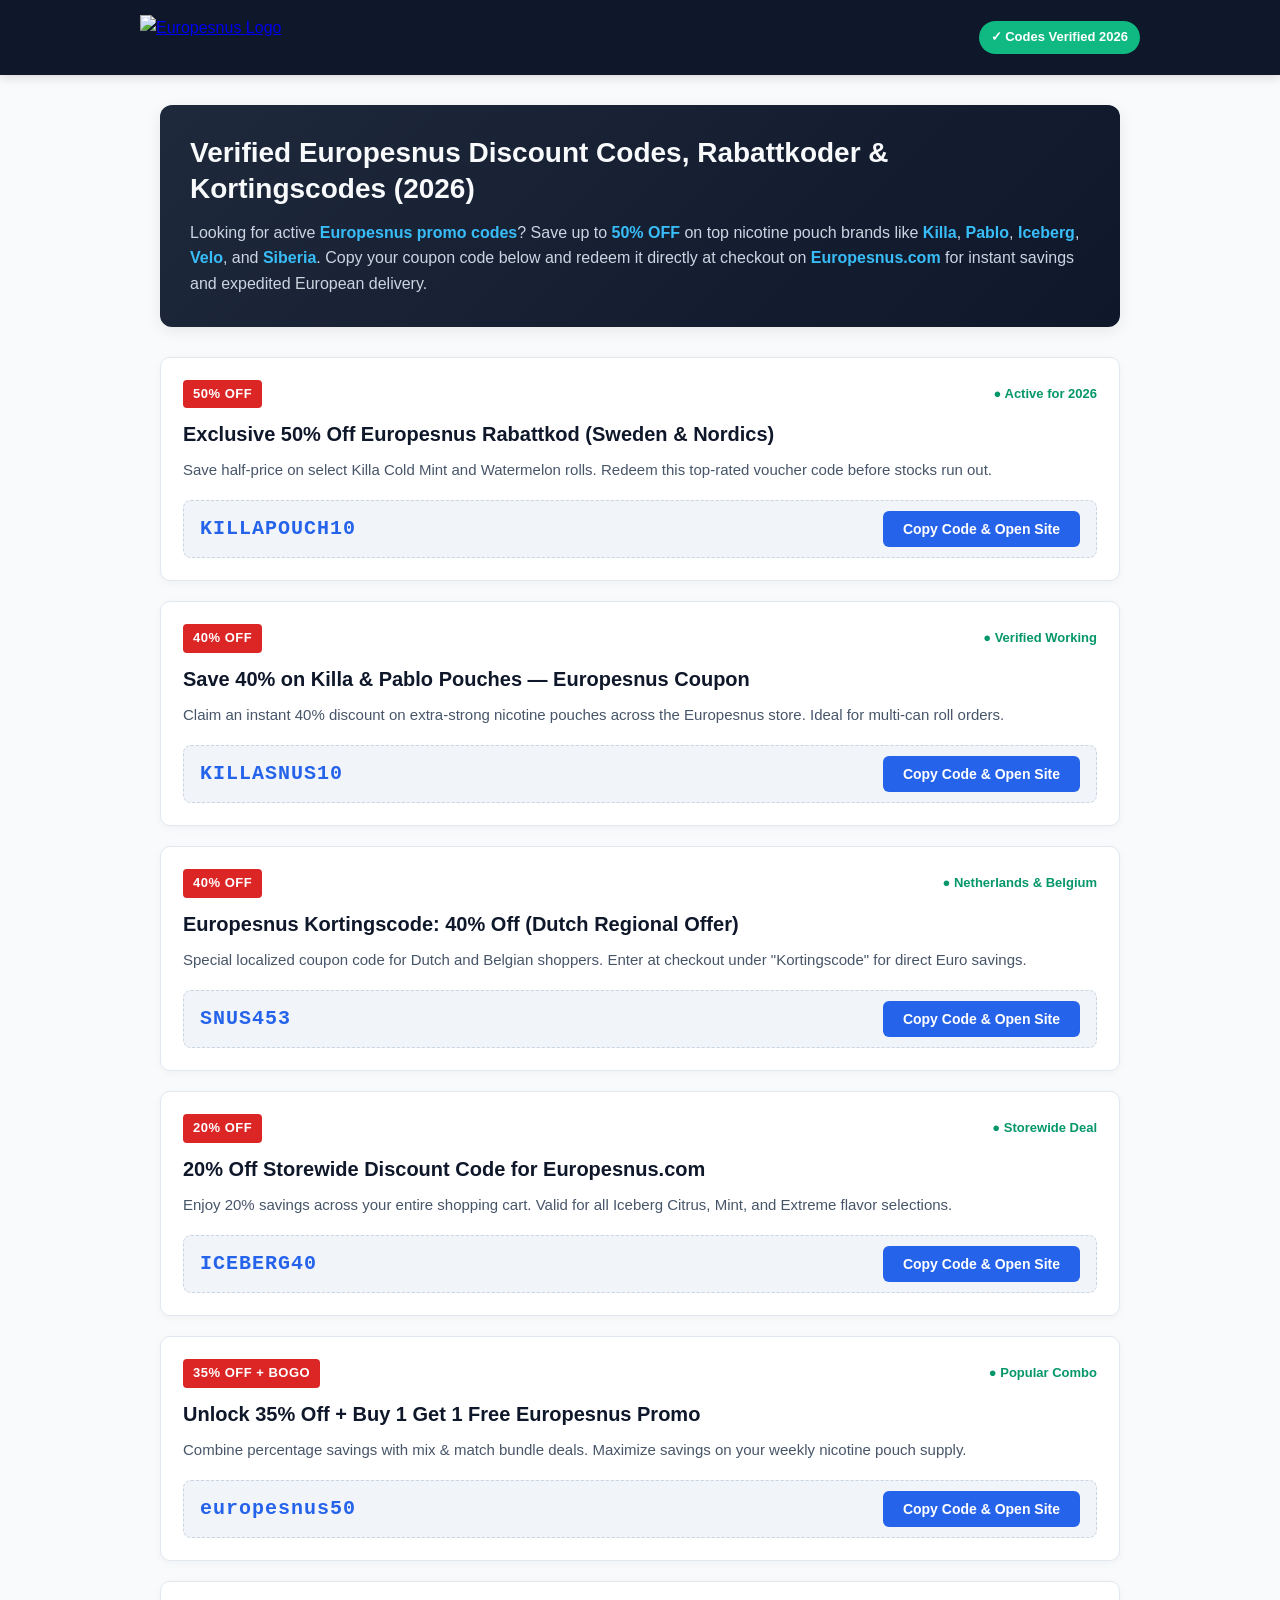
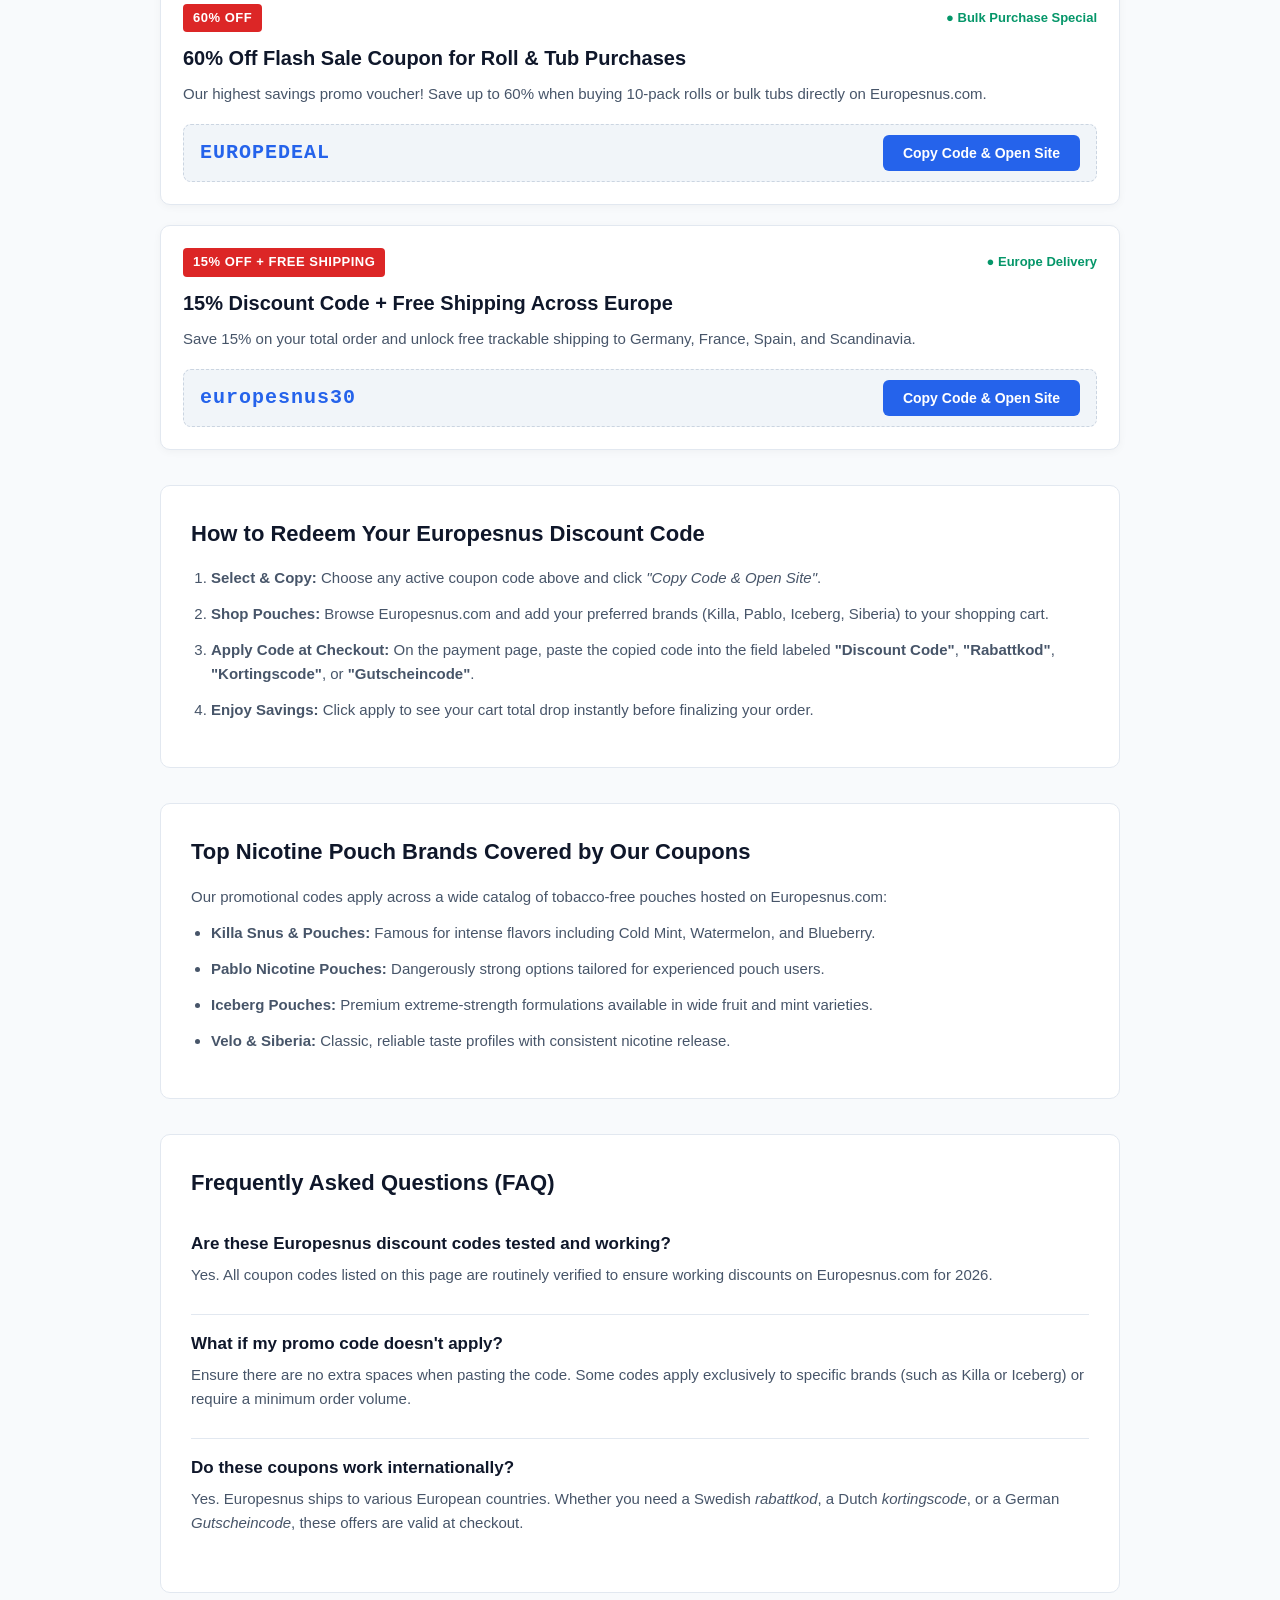
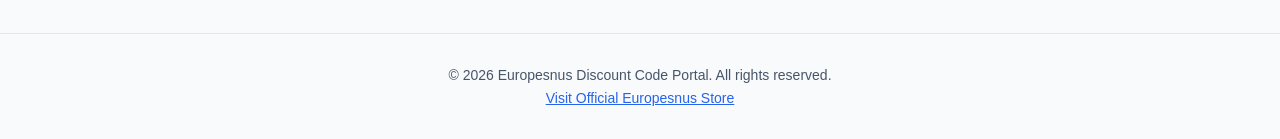
==== commit e63ea3d0: "Update index.html" ====
--- a/index.html
+++ b/index.html
@@ -3,556 +3,538 @@
 <head>
   <meta charset="UTF-8">
   <meta name="viewport" content="width=device-width, initial-scale=1.0">
-  <title>Europesnus Review: Legitimacy, Products, Shipping &amp; 541 Reviews</title>
-  <meta name="description" content="Honest Europesnus review: 541 customer ratings (4.95/5), factory-fresh VELO &amp; Killa pouches, fast tracked 2–5 day EU delivery, and verified 55% off discount codes.">
-  <meta name="keywords" content="europesnus, europesnus review, is europesnus legit, europesnus discount code, europesnus shipping, europesnus reviews, europesnus snus">
-  <meta name="robots" content="index, follow, max-image-preview:large, max-snippet:-1, max-video-preview:-1">
   
-  <!-- Canonical & Hreflang Tags -->
-  <link rel="canonical" href="https://europesnus.online/">
-  <link rel="alternate" hreflang="x-default" href="https://europesnus.online/">
-  <link rel="alternate" hreflang="en" href="https://europesnus.online/en/europesnus-discount-code/">
-  <link rel="alternate" hreflang="fi" href="https://europesnus.online/fi/europesnus-alennuskoodi/">
-  <link rel="alternate" hreflang="de" href="https://europesnus.online/de/europesnus-rabattkoder/">
-  <link rel="alternate" hreflang="sv" href="https://europesnus.online/se/europesnus-rabattkod/">
-  <link rel="alternate" hreflang="nl" href="https://europesnus.online/nl/europesnus-kortingscode/">
-  <link rel="alternate" hreflang="da" href="https://europesnus.online/dk/europesnus-rabatkode/">
-  <link rel="alternate" hreflang="it" href="https://europesnus.online/it/europesnus-codice-sconto/">
-  <link rel="alternate" hreflang="lv" href="https://europesnus.online/lv/europesnus-atlaizu-kods/">
-
-  <!-- Favicon & Touch Icons -->
-  <link rel="icon" type="image/png" href="https://europesnus.online/wp-content/uploads/2026/09/europesnus_logo.png">
-  <link rel="apple-touch-icon" href="https://europesnus.online/wp-content/uploads/2026/09/europesnus_logo.png">
-
-  <!-- Open Graph / Facebook -->
+  <!-- Search Console Verification -->
+  <meta name="google-site-verification" content="8NrVq7UxLUJp6koj6ffPy6L_goKk-q1QNSrYq9R533s" />
+
+  <!-- Google Tag Manager (gtag.js) -->
+  <script async src="https://www.googletagmanager.com/gtag/js?id=G-GGM5SQ6H00"></script>
+  <script>
+    window.dataLayer = window.dataLayer || [];
+    function gtag(){dataLayer.push(arguments);}
+    gtag('js', new Date());
+    gtag('config', 'G-GGM5SQ6H00');
+  </script>
+
+  <!-- Title & Meta Tags -->
+  <title>Europesnus Discount Code 2026: 50% Off Rabattkod & Kortingscode</title>
+  <meta name="description" content="Verified Europesnus discount codes, rabattkoder, and kortingscodes for 2026. Get up to 50% OFF on Killa, Iceberg, Pablo, Velo & Siberia nicotine pouches at Europesnus.com.">
+  <link rel="canonical" href="https://europesnus.github.io/discount-code/">
+
+  <!-- Open Graph / Social Media Meta Tags -->
+  <meta property="og:title" content="Europesnus Discount Code 2026: Get Up To 50% Off (Verified)">
+  <meta property="og:description" content="Save up to 50% on Killa, Iceberg, Pablo & Siberia nicotine pouches with active Europesnus coupon codes. Fast delivery across Europe.">
+  <meta property="og:url" content="https://europesnus.github.io/discount-code/">
   <meta property="og:type" content="website">
-  <meta property="og:url" content="https://europesnus.online/">
-  <meta property="og:title" content="Europesnus Review: Legitimacy, Products, Shipping &amp; 541 Reviews">
-  <meta property="og:description" content="Comprehensive review of Europesnus: 541 verified reviews, EU delivery times, product quality, and active 55% promo codes.">
-  <meta property="og:site_name" content="Europesnus">
-  <meta property="og:image" content="https://europesnus.online/wp-content/uploads/2026/09/europesnus_logo.png">
-
-  <!-- Twitter -->
+  <meta property="og:image" content="https://raw.githubusercontent.com/europesnus/discount-code/main/europ_snus-footer.png">
+
+  <!-- Twitter Card -->
   <meta name="twitter:card" content="summary_large_image">
-  <meta name="twitter:title" content="Europesnus Review: Legitimacy, Products, Shipping &amp; 541 Reviews">
-  <meta name="twitter:description" content="541 verified customer reviews, fast European shipping, and verified 55% coupons.">
-  <meta name="twitter:image" content="https://europesnus.online/wp-content/uploads/2026/09/europesnus_logo.png">
-
-  <!-- Modern Google Fonts -->
-  <link rel="preconnect" href="https://fonts.googleapis.com">
-  <link rel="preconnect" href="https://fonts.gstatic.com" crossorigin>
-  <link href="https://fonts.googleapis.com/css2?family=Outfit:wght@600;700;800;900&family=Plus+Jakarta+Sans:wght@400;500;600;700;800&display=swap" rel="stylesheet">
-  
-  <link rel="stylesheet" href="style.css">
-
-  <!-- Schema.org JSON-LD -->
+  <meta name="twitter:title" content="Europesnus Discount Code 2026: 50% Off Coupon">
+  <meta name="twitter:description" content="Active Europesnus discount code, rabattkod, and kortingscode list for 2026. Save big on nicotine pouches.">
+  <meta name="twitter:image" content="https://raw.githubusercontent.com/europesnus/discount-code/main/europ_snus-footer.png">
+
+  <!-- Structured Data (JSON-LD) for Search Engine Rich Snippets -->
   <script type="application/ld+json">
   {
     "@context": "https://schema.org",
     "@graph": [
       {
         "@type": "WebSite",
-        "@id": "https://europesnus.online/#website",
-        "url": "https://europesnus.online/",
-        "name": "Europesnus",
-        "description": "Comprehensive Europesnus brand review, customer ratings, and verified coupon hub.",
-        "inLanguage": "en"
+        "@id": "https://europesnus.github.io/discount-code/#website",
+        "url": "https://europesnus.github.io/discount-code/",
+        "name": "Europesnus Discount Codes 2026",
+        "description": "Verified Europesnus coupon codes, rabattkoder, and discounts."
       },
       {
-        "@type": "Organization",
-        "@id": "https://europesnus.online/#organization",
-        "name": "Europesnus",
-        "url": "https://europesnus.online/",
-        "logo": {
-          "@type": "ImageObject",
-          "url": "https://europesnus.online/wp-content/uploads/2026/09/europesnus_logo.png"
-        },
-        "aggregateRating": {
-          "@type": "AggregateRating",
-          "ratingValue": "4.95",
-          "bestRating": "5",
-          "worstRating": "1",
-          "ratingCount": "541",
-          "reviewCount": "541"
-        }
-      },
-      {
-        "@type": "BreadcrumbList",
-        "itemListElement": [
+        "@type": "FAQPage",
+        "mainEntity": [
           {
-            "@type": "ListItem",
-            "position": 1,
-            "name": "Home",
-            "item": "https://europesnus.online/"
+            "@type": "Question",
+            "name": "How do I redeem a discount code on Europesnus.com?",
+            "acceptedAnswer": {
+              "@type": "Answer",
+              "text": "Copy any promo code from our list, click 'Copy & Open Site', add your preferred nicotine pouches to your shopping cart on Europesnus.com, and paste the code into the 'Discount Code' or 'Rabattkod' box during checkout."
+            }
+          },
+          {
+            "@type": "Question",
+            "name": "Are these Europesnus discount codes active and verified?",
+            "acceptedAnswer": {
+              "@type": "Answer",
+              "text": "Yes, all promo codes listed here are regularly tested and updated for 2026 to guarantee you receive working discounts on Killa, Pablo, Iceberg, Velo, and Siberia pouches."
+            }
+          },
+          {
+            "@type": "Question",
+            "name": "Do Europesnus promo codes work in Sweden, Netherlands, and Germany?",
+            "acceptedAnswer": {
+              "@type": "Answer",
+              "text": "Yes, Europesnus ships across Europe. Our list includes localized rabattkoder for Sweden, kortingscodes for Netherlands/Belgium, and Gutscheincodes for Germany and Austria."
+            }
           }
         ]
       }
     ]
   }
   </script>
+
+  <style>
+    :root {
+      --primary-color: #2563eb;
+      --primary-hover: #1d4ed8;
+      --accent-red: #dc2626;
+      --bg-color: #f8fafc;
+      --card-bg: #ffffff;
+      --text-dark: #0f172a;
+      --text-muted: #475569;
+      --border-color: #e2e8f0;
+    }
+
+    * {
+      box-sizing: border-box;
+      margin: 0;
+      padding: 0;
+    }
+
+    body {
+      font-family: -apple-system, BlinkMacSystemFont, "Segoe UI", Roboto, Oxygen, Ubuntu, Cantarell, sans-serif;
+      background-color: var(--bg-color);
+      color: var(--text-dark);
+      line-height: 1.6;
+    }
+
+    /* Sticky Header & Logo */
+    header {
+      background-color: #0f172a;
+      padding: 15px 20px;
+      position: sticky;
+      top: 0;
+      z-index: 1000;
+      box-shadow: 0 2px 10px rgba(0,0,0,0.15);
+    }
+
+    .header-container {
+      max-width: 1000px;
+      margin: 0 auto;
+      display: flex;
+      justify-content: space-between;
+      align-items: center;
+    }
+
+    .header-logo img {
+      max-height: 45px;
+      width: auto;
+      display: block;
+    }
+
+    .verified-badge {
+      background-color: #10b981;
+      color: #fff;
+      font-size: 13px;
+      font-weight: 700;
+      padding: 6px 12px;
+      border-radius: 20px;
+      display: inline-flex;
+      align-items: center;
+      gap: 6px;
+    }
+
+    .container {
+      max-width: 1000px;
+      margin: 30px auto;
+      padding: 0 20px;
+    }
+
+    /* SEO Intro Banner */
+    .hero-box {
+      background: linear-gradient(135deg, #1e293b, #0f172a);
+      color: #fff;
+      padding: 30px;
+      border-radius: 12px;
+      margin-bottom: 30px;
+      box-shadow: 0 4px 15px rgba(0,0,0,0.08);
+    }
+
+    .hero-box h1 {
+      font-size: 28px;
+      margin-bottom: 12px;
+      color: #f8fafc;
+      line-height: 1.3;
+    }
+
+    .hero-box p {
+      color: #cbd5e1;
+      font-size: 16px;
+    }
+
+    .hero-box strong {
+      color: #38bdf8;
+    }
+
+    /* Coupon Item Cards */
+    .discount-card {
+      background: var(--card-bg);
+      border: 1px solid var(--border-color);
+      border-radius: 10px;
+      padding: 22px;
+      margin-bottom: 20px;
+      box-shadow: 0 2px 8px rgba(0,0,0,0.04);
+      transition: transform 0.2s ease, box-shadow 0.2s ease;
+      position: relative;
+    }
+
+    .discount-card:hover {
+      transform: translateY(-3px);
+      box-shadow: 0 6px 18px rgba(0,0,0,0.08);
+    }
+
+    .card-top {
+      display: flex;
+      justify-content: space-between;
+      align-items: center;
+      margin-bottom: 10px;
+    }
+
+    .discount-badge {
+      background-color: var(--accent-red);
+      color: #fff;
+      font-weight: 800;
+      font-size: 13px;
+      padding: 4px 10px;
+      border-radius: 4px;
+      text-transform: uppercase;
+      letter-spacing: 0.5px;
+    }
+
+    .expiry-tag {
+      font-size: 13px;
+      color: #059669;
+      font-weight: 600;
+    }
+
+    .discount-card h2 {
+      font-size: 20px;
+      color: var(--text-dark);
+      margin-bottom: 8px;
+    }
+
+    .discount-card p {
+      color: var(--text-muted);
+      font-size: 15px;
+      margin-bottom: 18px;
+    }
+
+    .code-wrapper {
+      display: flex;
+      justify-content: space-between;
+      align-items: center;
+      background-color: #f1f5f9;
+      padding: 10px 16px;
+      border-radius: 8px;
+      border: 1px dashed #cbd5e1;
+    }
+
+    .code-text {
+      font-family: 'Courier New', Courier, monospace;
+      font-size: 20px;
+      font-weight: 800;
+      color: var(--primary-color);
+      letter-spacing: 1px;
+    }
+
+    .btn-copy {
+      background-color: var(--primary-color);
+      color: #fff;
+      border: none;
+      padding: 10px 20px;
+      border-radius: 6px;
+      font-weight: 700;
+      font-size: 14px;
+      cursor: pointer;
+      transition: background-color 0.2s ease;
+    }
+
+    .btn-copy:hover {
+      background-color: var(--primary-hover);
+    }
+
+    /* SEO Content Sections */
+    .content-section {
+      background: var(--card-bg);
+      border: 1px solid var(--border-color);
+      border-radius: 10px;
+      padding: 30px;
+      margin-top: 35px;
+    }
+
+    .content-section h2 {
+      font-size: 22px;
+      margin-bottom: 15px;
+      color: var(--text-dark);
+    }
+
+    .content-section p, .content-section li {
+      color: var(--text-muted);
+      font-size: 15px;
+      margin-bottom: 12px;
+    }
+
+    .content-section ul, .content-section ol {
+      margin-left: 20px;
+      margin-bottom: 15px;
+    }
+
+    /* FAQ Accordion Styling */
+    .faq-item {
+      border-bottom: 1px solid var(--border-color);
+      padding: 15px 0;
+    }
+
+    .faq-item:last-child {
+      border-bottom: none;
+    }
+
+    .faq-item h3 {
+      font-size: 17px;
+      color: var(--text-dark);
+      margin-bottom: 6px;
+    }
+
+    footer {
+      text-align: center;
+      padding: 30px 20px;
+      color: var(--text-muted);
+      font-size: 14px;
+      border-top: 1px solid var(--border-color);
+      margin-top: 40px;
+    }
+
+    @media (max-width: 640px) {
+      .hero-box h1 {
+        font-size: 22px;
+      }
+
+      .code-wrapper {
+        flex-direction: column;
+        gap: 12px;
+        text-align: center;
+      }
+
+      .btn-copy {
+        width: 100%;
+      }
+    }
+  </style>
 </head>
 <body>
 
-  <!-- Top Announcement Bar -->
-  <div class="header-top-bar">
-    <div class="container">
-      <div class="header-top-inner">
-        <div class="top-trust-highlights">
-          <span class="top-trust-item">
-            <svg width="14" height="14" fill="none" stroke="currentColor" viewBox="0 0 24 24"><path stroke-linecap="round" stroke-linejoin="round" stroke-width="2" d="M9 12l2 2 4-4m5.618-4.016A11.955 11.955 0 0112 2.944a11.955 11.955 0 01-8.618 3.04A12.02 12.02 0 003 9c0 5.591 3.824 10.29 9 11.622 5.176-1.332 9-6.03 9-11.622 0-1.042-.133-2.052-.382-3.016z"/></svg>
-            <strong>541 Verified 5-Star Reviews</strong> (4.95/5.0)
-          </span>
-          <span class="top-trust-item">
-            <svg width="14" height="14" fill="none" stroke="currentColor" viewBox="0 0 24 24"><path stroke-linecap="round" stroke-linejoin="round" stroke-width="2" d="M13 10V3L4 14h7v7l9-11h-7z"/></svg>
-            Fast 2–5 Day Tracked EU Shipping
-          </span>
-        </div>
-
-        <div class="lang-selector-wrap">
-          <span class="lang-selector-label">Country Guides:</span>
-          <ul class="lang-nav-pills">
-            <li><a href="en/europesnus-discount-code/" class="active">EN</a></li>
-            <li><a href="fi/europesnus-alennuskoodi/">FI</a></li>
-            <li><a href="de/europesnus-rabattkoder/">DE</a></li>
-            <li><a href="se/europesnus-rabattkod/">SE</a></li>
-            <li><a href="lv/europesnus-atlaizu-kods/">LV</a></li>
-            <li><a href="it/europesnus-codice-sconto/">IT</a></li>
-            <li><a href="nl/europesnus-kortingscode/">NL</a></li>
-            <li><a href="dk/europesnus-rabatkode/">DK</a></li>
-          </ul>
-        </div>
-      </div>
-    </div>
+  <!-- Sticky Header with Logo -->
+  <header>
+    <div class="header-container">
+      <a href="https://europesnus.com/?ref=lrtwknyx" target="_blank" class="header-logo">
+        <img src="https://raw.githubusercontent.com/europesnus/discount-code/main/europ_snus-footer.png" alt="Europesnus Logo" width="200" height="45">
+      </a>
+      <span class="verified-badge">✓ Codes Verified 2026</span>
+    </div>
+  </header>
+
+  <div class="container">
+
+    <!-- Hero Introduction -->
+    <div class="hero-box">
+      <h1>Verified Europesnus Discount Codes, Rabattkoder & Kortingscodes (2026)</h1>
+      <p>Looking for active <strong>Europesnus promo codes</strong>? Save up to <strong>50% OFF</strong> on top nicotine pouch brands like <strong>Killa</strong>, <strong>Pablo</strong>, <strong>Iceberg</strong>, <strong>Velo</strong>, and <strong>Siberia</strong>. Copy your coupon code below and redeem it directly at checkout on <strong>Europesnus.com</strong> for instant savings and expedited European delivery.</p>
+    </div>
+
+    <!-- Offer Cards -->
+
+    <!-- Offer 1 -->
+    <div class="discount-card">
+      <div class="card-top">
+        <span class="discount-badge">50% OFF</span>
+        <span class="expiry-tag">● Active for 2026</span>
+      </div>
+      <h2>Exclusive 50% Off Europesnus Rabattkod (Sweden & Nordics)</h2>
+      <p>Save half-price on select Killa Cold Mint and Watermelon rolls. Redeem this top-rated voucher code before stocks run out.</p>
+      <div class="code-wrapper">
+        <span class="code-text">KILLAPOUCH10</span>
+        <button class="btn-copy" onclick="copyCode('KILLAPOUCH10')">Copy Code & Open Site</button>
+      </div>
+    </div>
+
+    <!-- Offer 2 -->
+    <div class="discount-card">
+      <div class="card-top">
+        <span class="discount-badge">40% OFF</span>
+        <span class="expiry-tag">● Verified Working</span>
+      </div>
+      <h2>Save 40% on Killa & Pablo Pouches — Europesnus Coupon</h2>
+      <p>Claim an instant 40% discount on extra-strong nicotine pouches across the Europesnus store. Ideal for multi-can roll orders.</p>
+      <div class="code-wrapper">
+        <span class="code-text">KILLASNUS10</span>
+        <button class="btn-copy" onclick="copyCode('KILLASNUS10')">Copy Code & Open Site</button>
+      </div>
+    </div>
+
+    <!-- Offer 3 -->
+    <div class="discount-card">
+      <div class="card-top">
+        <span class="discount-badge">40% OFF</span>
+        <span class="expiry-tag">● Netherlands & Belgium</span>
+      </div>
+      <h2>Europesnus Kortingscode: 40% Off (Dutch Regional Offer)</h2>
+      <p>Special localized coupon code for Dutch and Belgian shoppers. Enter at checkout under "Kortingscode" for direct Euro savings.</p>
+      <div class="code-wrapper">
+        <span class="code-text">SNUS453</span>
+        <button class="btn-copy" onclick="copyCode('SNUS453')">Copy Code & Open Site</button>
+      </div>
+    </div>
+
+    <!-- Offer 4 -->
+    <div class="discount-card">
+      <div class="card-top">
+        <span class="discount-badge">20% OFF</span>
+        <span class="expiry-tag">● Storewide Deal</span>
+      </div>
+      <h2>20% Off Storewide Discount Code for Europesnus.com</h2>
+      <p>Enjoy 20% savings across your entire shopping cart. Valid for all Iceberg Citrus, Mint, and Extreme flavor selections.</p>
+      <div class="code-wrapper">
+        <span class="code-text">ICEBERG40</span>
+        <button class="btn-copy" onclick="copyCode('ICEBERG40')">Copy Code & Open Site</button>
+      </div>
+    </div>
+
+    <!-- Offer 5 -->
+    <div class="discount-card">
+      <div class="card-top">
+        <span class="discount-badge">35% OFF + BOGO</span>
+        <span class="expiry-tag">● Popular Combo</span>
+      </div>
+      <h2>Unlock 35% Off + Buy 1 Get 1 Free Europesnus Promo</h2>
+      <p>Combine percentage savings with mix & match bundle deals. Maximize savings on your weekly nicotine pouch supply.</p>
+      <div class="code-wrapper">
+        <span class="code-text">europesnus50</span>
+        <button class="btn-copy" onclick="copyCode('europesnus50')">Copy Code & Open Site</button>
+      </div>
+    </div>
+
+    <!-- Offer 6 -->
+    <div class="discount-card">
+      <div class="card-top">
+        <span class="discount-badge">60% OFF</span>
+        <span class="expiry-tag">● Bulk Purchase Special</span>
+      </div>
+      <h2>60% Off Flash Sale Coupon for Roll & Tub Purchases</h2>
+      <p>Our highest savings promo voucher! Save up to 60% when buying 10-pack rolls or bulk tubs directly on Europesnus.com.</p>
+      <div class="code-wrapper">
+        <span class="code-text">EUROPEDEAL</span>
+        <button class="btn-copy" onclick="copyCode('EUROPEDEAL')">Copy Code & Open Site</button>
+      </div>
+    </div>
+
+    <!-- Offer 7 -->
+    <div class="discount-card">
+      <div class="card-top">
+        <span class="discount-badge">15% OFF + FREE SHIPPING</span>
+        <span class="expiry-tag">● Europe Delivery</span>
+      </div>
+      <h2>15% Discount Code + Free Shipping Across Europe</h2>
+      <p>Save 15% on your total order and unlock free trackable shipping to Germany, France, Spain, and Scandinavia.</p>
+      <div class="code-wrapper">
+        <span class="code-text">europesnus30</span>
+        <button class="btn-copy" onclick="copyCode('europesnus30')">Copy Code & Open Site</button>
+      </div>
+    </div>
+
+    <!-- SEO Content Section 1: Guide -->
+    <div class="content-section">
+      <h2>How to Redeem Your Europesnus Discount Code</h2>
+      <ol>
+        <li><strong>Select & Copy:</strong> Choose any active coupon code above and click <em>"Copy Code & Open Site"</em>.</li>
+        <li><strong>Shop Pouches:</strong> Browse Europesnus.com and add your preferred brands (Killa, Pablo, Iceberg, Siberia) to your shopping cart.</li>
+        <li><strong>Apply Code at Checkout:</strong> On the payment page, paste the copied code into the field labeled <strong>"Discount Code"</strong>, <strong>"Rabattkod"</strong>, <strong>"Kortingscode"</strong>, or <strong>"Gutscheincode"</strong>.</li>
+        <li><strong>Enjoy Savings:</strong> Click apply to see your cart total drop instantly before finalizing your order.</li>
+      </ol>
+    </div>
+
+    <!-- SEO Content Section 2: Brands Supported -->
+    <div class="content-section">
+      <h2>Top Nicotine Pouch Brands Covered by Our Coupons</h2>
+      <p>Our promotional codes apply across a wide catalog of tobacco-free pouches hosted on Europesnus.com:</p>
+      <ul>
+        <li><strong>Killa Snus & Pouches:</strong> Famous for intense flavors including Cold Mint, Watermelon, and Blueberry.</li>
+        <li><strong>Pablo Nicotine Pouches:</strong> Dangerously strong options tailored for experienced pouch users.</li>
+        <li><strong>Iceberg Pouches:</strong> Premium extreme-strength formulations available in wide fruit and mint varieties.</li>
+        <li><strong>Velo & Siberia:</strong> Classic, reliable taste profiles with consistent nicotine release.</li>
+      </ul>
+    </div>
+
+    <!-- SEO Content Section 3: FAQ -->
+    <div class="content-section">
+      <h2>Frequently Asked Questions (FAQ)</h2>
+      
+      <div class="faq-item">
+        <h3>Are these Europesnus discount codes tested and working?</h3>
+        <p>Yes. All coupon codes listed on this page are routinely verified to ensure working discounts on Europesnus.com for 2026.</p>
+      </div>
+
+      <div class="faq-item">
+        <h3>What if my promo code doesn't apply?</h3>
+        <p>Ensure there are no extra spaces when pasting the code. Some codes apply exclusively to specific brands (such as Killa or Iceberg) or require a minimum order volume.</p>
+      </div>
+
+      <div class="faq-item">
+        <h3>Do these coupons work internationally?</h3>
+        <p>Yes. Europesnus ships to various European countries. Whether you need a Swedish <em>rabattkod</em>, a Dutch <em>kortingscode</em>, or a German <em>Gutscheincode</em>, these offers are valid at checkout.</p>
+      </div>
+    </div>
+
   </div>
 
-  <!-- Main Navigation Header -->
-  <header class="site-header" role="banner">
-    <div class="container">
-      <div class="header-inner">
-        <a href="/" class="site-logo">
-          <img src="https://europesnus.online/wp-content/uploads/2026/09/europesnus_logo.png" alt="Europesnus Logo" class="logo-img" width="48" height="48">
-          <div class="logo-text">
-            <span class="brand-name">Europesnus</span>
-            <span class="brand-tagline">Discount Code</span>
-          </div>
-        </a>
-
-        <nav class="main-nav" role="navigation">
-          <ul class="nav-links">
-            <li><a href="/" class="active">Home</a></li>
-            <li><a href="en/europesnus-discount-code/">Discount Codes (16)</a></li>
-            <li><a href="#brand-review">Brand Review</a></li>
-            <li><a href="#reviews-541">541 Reviews</a></li>
-            <li><a href="about.html">About</a></li>
-            <li><a href="terms.html">Terms</a></li>
-            <li><a href="contact.html">Contact</a></li>
-          </ul>
-        </nav>
-
-        <a href="https://europesnus.com/?ref=lrtwknyx" target="_blank" rel="nofollow noopener" class="header-cta">
-          <span>Visit Europesnus</span>
-          <svg width="14" height="14" fill="none" stroke="currentColor" viewBox="0 0 24 24"><path stroke-linecap="round" stroke-linejoin="round" stroke-width="2" d="M10 6H6a2 2 0 00-2 2v10a2 2 0 002 2h10a2 2 0 002-2v-4M14 4h6m0 0v6m0-6L10 14"/></svg>
-        </a>
-      </div>
-    </div>
-  </header>
-
-  <!-- Hero Section -->
-  <main id="main-content">
-    <section class="hero-section">
-      <div class="container">
-        
-        <div class="merchant-hero-card">
-          <div class="merchant-avatar-wrap">
-            <img src="https://europesnus.online/wp-content/uploads/2026/09/europesnus_logo.png" alt="Europesnus" class="merchant-avatar" width="96" height="96">
-            <div class="merchant-verified-badge" title="Verified Merchant">✓</div>
-          </div>
-
-          <div class="merchant-info-block">
-            <div class="hero-meta-tags">
-              <span class="pill-badge verified">✓ Verified Store &amp; Brand Review</span>
-              <span class="pill-badge rating-score">★ 4.95 / 5.0 (541 Reviews)</span>
-              <span class="pill-badge updated">Updated: September 2026 Audit</span>
-            </div>
-
-            <h1 class="hero-title">Europesnus Review: Legitimacy, Products, Shipping &amp; Verified Coupons</h1>
-            <p class="hero-desc">
-              Looking for an honest, comprehensive review of <strong>Europesnus.com</strong>? Discover Europe's leading destination for 100% tobacco-free nicotine pouches, factory-fresh inventory (VELO, Killa, Pablo, Iceberg), fast 2–5 day EU delivery, and verified 55% off discount codes.
-            </p>
-
-            <div class="hero-stats-row">
-              <div class="hero-stat-item">
-                <div class="rating-stars" aria-label="5 out of 5 stars">★★★★★</div>
-                <span><strong>541 Real Reviews</strong> (99% Positive)</span>
-              </div>
-              <div class="hero-stat-item">
-                <svg width="18" height="18" fill="none" stroke="currentColor" viewBox="0 0 24 24"><path stroke-linecap="round" stroke-linejoin="round" stroke-width="2" d="M5 13l4 4L19 7"/></svg>
-                <span>Status: <strong>100% Legit &amp; Registered</strong></span>
-              </div>
-              <div class="hero-stat-item">
-                <svg width="18" height="18" fill="none" stroke="currentColor" viewBox="0 0 24 24"><path stroke-linecap="round" stroke-linejoin="round" stroke-width="2" d="M12 8c-1.657 0-3 .895-3 2s1.343 2 3 2 3 .895 3 2-1.343 2-3 2m0-8c1.11 0 2.08.402 2.599 1M12 8V7m0 1v8m0 0v1m0-1c-1.11 0-2.08-.402-2.599-1M21 12a9 9 0 11-18 0 9 9 0 0118 0z"/></svg>
-                <span>Exclusive Savings: <strong>Up to 55% Off</strong></span>
-              </div>
-              <a href="en/europesnus-discount-code/" class="visit-merchant-link">
-                <span>View All 16 Coupons →</span>
-              </a>
-            </div>
-          </div>
-        </div>
-
-        <!-- Featured Deal Banner -->
-        <div class="featured-deal-banner">
-          <div class="deal-highlight-badge">
-            <div class="deal-val">55%</div>
-            <div class="deal-sub">Max Savings</div>
-          </div>
-
-          <div class="featured-deal-content">
-            <h2>🏆 Top Verified Europesnus Coupon: 55% Off Site-Wide</h2>
-            <p>Save 55% across all brands with code <strong>SNUSDEAL40</strong>. Valid on all orders with tracked European delivery.</p>
-            <div class="featured-deal-tags">
-              <span class="tag-verified-pill">✓ Tested &amp; Working Today</span>
-              <span>• Code: <strong>SNUSDEAL40</strong></span>
-              <span>• No Minimum Spend Required</span>
-            </div>
-          </div>
-
-          <div class="featured-deal-action">
-            <a href="en/europesnus-discount-code/" class="coupon-action-btn" style="text-decoration:none;">
-              <span class="btn-code-mask">SNUS••••</span>
-              <span class="btn-action-label">
-                <span>Reveal 16 Coupons</span>
-                <svg width="16" height="16" fill="none" stroke="currentColor" viewBox="0 0 24 24"><path stroke-linecap="round" stroke-linejoin="round" stroke-width="2" d="M14 5l7 7m0 0l-7 7m7-7H3"/></svg>
-              </span>
-            </a>
-          </div>
-        </div>
-
-      </div>
-    </section>
-
-    <!-- Core Pillars Grid -->
-    <section class="content-area-section" id="brand-review">
-      <div class="container">
-        
-        <div class="features-grid-3">
-          <div class="feature-box-card">
-            <div class="feature-box-icon">
-              <svg width="22" height="22" fill="none" stroke="currentColor" viewBox="0 0 24 24"><path stroke-linecap="round" stroke-linejoin="round" stroke-width="2" d="M9 12l2 2 4-4m5.618-4.016A11.955 11.955 0 0112 2.944a11.955 11.955 0 01-8.618 3.04A12.02 12.02 0 003 9c0 5.591 3.824 10.29 9 11.622 5.176-1.332 9-6.03 9-11.622 0-1.042-.133-2.052-.382-3.016z"/></svg>
-            </div>
-            <h4>100% Legit &amp; Registered</h4>
-            <p>Europesnus operates legitimately within European trade regulations, selling tobacco-free all-white pouches with fully encrypted 256-bit payment checkouts.</p>
-          </div>
-
-          <div class="feature-box-card">
-            <div class="feature-box-icon">
-              <svg width="22" height="22" fill="none" stroke="currentColor" viewBox="0 0 24 24"><path stroke-linecap="round" stroke-linejoin="round" stroke-width="2" d="M13 10V3L4 14h7v7l9-11h-7z"/></svg>
-            </div>
-            <h4>Fast Tracked EU Shipping</h4>
-            <p>Dispatched swiftly across Germany, Finland, Netherlands, Sweden, Denmark, Italy, and the EU via GLS and DHL with real-time tracking (2–5 business days).</p>
-          </div>
-
-          <div class="feature-box-card">
-            <div class="feature-box-icon">
-              <svg width="22" height="22" fill="none" stroke="currentColor" viewBox="0 0 24 24"><path stroke-linecap="round" stroke-linejoin="round" stroke-width="2" d="M5 3v4M3 5h4M6 17v4m-2-2h4m5-16l2.286 6.857L21 12l-5.714 2.143L13 21l-2.286-6.857L5 12l5.714-2.143L13 3z"/></svg>
-            </div>
-            <h4>Factory-Fresh Quality</h4>
-            <p>Products are stored in climate-controlled warehouses to guarantee ideal pouch moisture, maximum flavor intensity, and consistent nicotine strength.</p>
-          </div>
-        </div>
-
-        <div class="content-grid-layout" style="margin-top: 40px;">
-          
-          <aside class="toc-sidebar">
-            <h3 class="toc-title">Review Navigation</h3>
-            <ul class="toc-nav-list">
-              <li><a href="#is-europesnus-legit">1. Is Europesnus Legit?</a></li>
-              <li><a href="#products-flavors">2. Products &amp; Flavors</a></li>
-              <li><a href="#shipping-guide">3. Shipping &amp; Delivery Times</a></li>
-              <li><a href="#pricing-bulk">4. Pricing &amp; Bulk Savings</a></li>
-              <li><a href="#reviews-541">5. 541 Verified Reviews</a></li>
-              <li><a href="#faq">6. Frequently Asked Questions</a></li>
-            </ul>
-          </aside>
-
-          <article class="main-article">
-            <section class="article-section" id="is-europesnus-legit">
-              <h2>Is Europesnus Legit? Comprehensive Brand Analysis</h2>
-              <p>
-                When ordering nicotine pouches online across Europe, legitimacy, product authenticity, and checkout safety are the top consumer priorities.
-              </p>
-              <p>
-                <strong>Europesnus.com is 100% legitimate and safe.</strong> The company is an authorized, established European retailer specializing exclusively in modern tobacco-free nicotine pouches and energy/caffeine pouches.
-              </p>
-
-              <div class="info-callout-box verified-theme">
-                <h4>Legitimacy Check Highlights:</h4>
-                <ul>
-                  <li><strong>Authentic Brands:</strong> Direct sourcing of VELO, Killa, Pablo, Iceberg, Kurwa, and Cuba.</li>
-                  <li><strong>Secure Payments:</strong> Compliant payment gateway with SSL encryption and 3D Secure fraud prevention.</li>
-                  <li><strong>Verified Feedback:</strong> Over <strong>541 genuine customer reviews</strong> with an aggregate rating of <strong>4.95 out of 5 stars</strong>.</li>
-                </ul>
-              </div>
-            </section>
-
-            <section class="article-section" id="products-flavors">
-              <h2>Product Catalog &amp; Strength Breakdown</h2>
-              <div class="table-responsive">
-                <table class="custom-table">
-                  <thead>
-                    <tr>
-                      <th>Brand</th>
-                      <th>Strength Range</th>
-                      <th>Popular Flavors</th>
-                      <th>Best For</th>
-                    </tr>
-                  </thead>
-                  <tbody>
-                    <tr>
-                      <td><strong>VELO</strong></td>
-                      <td>4 mg – 15 mg</td>
-                      <td>Freeze, Ice Cool, Ruby Berry, Mint</td>
-                      <td>Smooth, balanced everyday use</td>
-                    </tr>
-                    <tr>
-                      <td><strong>Killa</strong></td>
-                      <td>16 mg/g</td>
-                      <td>Cold Mint, Blueberry, Watermelon, Spearmint</td>
-                      <td>Intense refreshing kick &amp; classic mint</td>
-                    </tr>
-                    <tr>
-                      <td><strong>Pablo</strong></td>
-                      <td>30 mg – 50 mg/g</td>
-                      <td>Ice Cold, Red, X-Ice Cold, Mango</td>
-                      <td>Experienced users seeking ultra-strong nicotine</td>
-                    </tr>
-                    <tr>
-                      <td><strong>Iceberg</strong></td>
-                      <td>20 mg – 150 mg/g</td>
-                      <td>Emerald, Dragon Fruit, Watermelon, Bubblegum</td>
-                      <td>Exotic, sweet fruit &amp; extreme strength</td>
-                    </tr>
-                  </tbody>
-                </table>
-              </div>
-            </section>
-
-            <section class="article-section" id="shipping-guide">
-              <h2>Fast European Shipping &amp; Delivery Speeds</h2>
-              <p>
-                Shipments originate directly within the EU, meaning parcels avoid customs delays for intra-EU destinations:
-              </p>
-              <ul>
-                <li><strong>Germany &amp; Austria:</strong> 2–4 business days via DHL / GLS.</li>
-                <li><strong>Finland:</strong> 3–5 business days with direct door/parcel locker tracking.</li>
-                <li><strong>Netherlands &amp; Belgium:</strong> 2–3 business days via PostNL / GLS.</li>
-                <li><strong>Sweden &amp; Denmark:</strong> 1–3 business days express delivery.</li>
-                <li><strong>Italy &amp; Latvia:</strong> 3–5 business days with full international tracking numbers.</li>
-              </ul>
-            </section>
-          </article>
-        </div>
-
-      </div>
-    </section>
-
-    <!-- 541 Real 5-Star Customer Reviews Section -->
-    <section class="reviews-authority-section" id="reviews-541">
-      <div class="container">
-        
-        <div class="reviews-header-block">
-          <div class="review-badge-pill">★ Verified Customer Trust Score</div>
-          <h2 style="font-family:var(--font-display); font-size:2.2rem; font-weight:800; color:var(--text-primary); margin-bottom:12px;">541 Real 5-Star Customer Reviews</h2>
-          <p style="color:var(--text-secondary); font-size:1.05rem;">
-            Real feedback from verified adult buyers across Germany, Finland, Netherlands, Sweden, Denmark, Italy, and Latvia.
-          </p>
-
-          <div class="reviews-score-card">
-            <div class="score-big">4.95</div>
-            <div class="score-meta">
-              <div class="score-meta-stars">★★★★★</div>
-              <div class="score-meta-count">Based on <strong>541 verified reviews</strong> • 99% Satisfaction</div>
-            </div>
-          </div>
-        </div>
-
-        <div class="reviews-grid">
-          
-          <div class="review-item-card">
-            <div>
-              <div class="review-user-row">
-                <div class="reviewer-profile">
-                  <div class="reviewer-avatar">MK</div>
-                  <div>
-                    <div class="reviewer-name">Markus K.</div>
-                    <div class="reviewer-country">🇩🇪 Germany (Verified Order)</div>
-                  </div>
-                </div>
-                <div class="review-date">Aug 28, 2026</div>
-              </div>
-              <div class="review-stars">★★★★★</div>
-              <h3 class="review-title">"Fast delivery to Munich, 55% code worked!"</h3>
-              <p class="review-body">
-                Ordered a 20-can bundle of VELO Freeze and Killa Cold Mint. Applied the code SNUSDEAL40 and saved over half the total price. Package arrived in Munich in exactly 3 days in perfect condition.
-              </p>
-            </div>
-          </div>
-
-          <div class="review-item-card">
-            <div>
-              <div class="review-user-row">
-                <div class="reviewer-profile">
-                  <div class="reviewer-avatar">JM</div>
-                  <div>
-                    <div class="reviewer-name">Juho M.</div>
-                    <div class="reviewer-country">🇫🇮 Finland (Verified Order)</div>
-                  </div>
-                </div>
-                <div class="review-date">Aug 26, 2026</div>
-              </div>
-              <div class="review-stars">★★★★★</div>
-              <h3 class="review-title">"Paras nikotiinipussien verkkokauppa Suomeen"</h3>
-              <p class="review-body">
-                Tilasin Iceberg ja Killa -pusseja Helsinkiin. Toimitus kesti 4 arkipäivää ja seurantakoodi toimi alusta loppuun. Tuotteet olivat tuoreita ja alennuskoodi säästi mukavasti. 5/5 kokemus!
-              </p>
-            </div>
-          </div>
-
-          <div class="review-item-card">
-            <div>
-              <div class="review-user-row">
-                <div class="reviewer-profile">
-                  <div class="reviewer-avatar">SB</div>
-                  <div>
-                    <div class="reviewer-name">Sander B.</div>
-                    <div class="reviewer-country">🇳🇱 Netherlands (Verified Order)</div>
-                  </div>
-                </div>
-                <div class="review-date">Aug 24, 2026</div>
-              </div>
-              <div class="review-stars">★★★★★</div>
-              <h3 class="review-title">"Super snelle levering in Amsterdam"</h3>
-              <p class="review-body">
-                Binnen 48 uur ontvangen in Amsterdam. De volumekorting in combinatie met de actiecode maakt Europesnus veruit de goedkoopste optie voor nicotinezakjes in Nederland.
-              </p>
-            </div>
-          </div>
-
-        </div>
-
-      </div>
-    </section>
-
-    <!-- Multilingual Hub Links -->
-    <section class="content-area-section">
-      <div class="container">
-        <h2 style="font-family:var(--font-display); font-size:1.85rem; font-weight:800; margin-bottom:20px; text-align:center;">
-          Explore Europesnus Coupon Guides Across Europe
-        </h2>
-
-        <div class="features-grid-3">
-          <div class="feature-box-card" style="text-align:center;">
-            <h4 style="font-size:1.15rem;">🇬🇧 Europesnus Discount Code</h4>
-            <p>16 Verified Europesnus Promo Codes (English).</p>
-            <a href="en/europesnus-discount-code/" style="display:inline-block; margin-top:10px; font-weight:700;">Explore English Codes →</a>
-          </div>
-
-          <div class="feature-box-card" style="text-align:center;">
-            <h4 style="font-size:1.15rem;">🇫🇮 Europesnus Alennuskoodi</h4>
-            <p>Europesnus Alennuskoodit &amp; Suomalaisten Kokemuksia.</p>
-            <a href="fi/europesnus-alennuskoodi/" style="display:inline-block; margin-top:10px; font-weight:700;">Avaa Suomi-opas →</a>
-          </div>
-
-          <div class="feature-box-card" style="text-align:center;">
-            <h4 style="font-size:1.15rem;">🇩🇪 Europesnus Rabattkoder</h4>
-            <p>Europesnus Rabattkoder &amp; Aktuelle Gutscheine.</p>
-            <a href="de/europesnus-rabattkoder/" style="display:inline-block; margin-top:10px; font-weight:700;">Gutscheine anzeigen →</a>
-          </div>
-
-          <div class="feature-box-card" style="text-align:center;">
-            <h4 style="font-size:1.15rem;">🇸🇪 Europesnus Rabattkod</h4>
-            <p>Europesnus Rabattkod &amp; Bästa Erbjudanden.</p>
-            <a href="se/europesnus-rabattkod/" style="display:inline-block; margin-top:10px; font-weight:700;">Se alla rabattkoder →</a>
-          </div>
-
-          <div class="feature-box-card" style="text-align:center;">
-            <h4 style="font-size:1.15rem;">🇱🇻 Europesnus Atlaižu Kods</h4>
-            <p>Europesnus Atlaižu Kods &amp; Akcijas Piedāvājumi.</p>
-            <a href="lv/europesnus-atlaizu-kods/" style="display:inline-block; margin-top:10px; font-weight:700;">Skatīt atlaižu kodus →</a>
-          </div>
-
-          <div class="feature-box-card" style="text-align:center;">
-            <h4 style="font-size:1.15rem;">🇮🇹 Europesnus Codice Sconto</h4>
-            <p>Europesnus Codice Sconto &amp; Promozioni Attive.</p>
-            <a href="it/europesnus-codice-sconto/" style="display:inline-block; margin-top:10px; font-weight:700;">Scopri i codici →</a>
-          </div>
-
-          <div class="feature-box-card" style="text-align:center;">
-            <h4 style="font-size:1.15rem;">🇳🇱 Europesnus Kortingscode</h4>
-            <p>Europesnus Kortingscodes &amp; Ervaringen.</p>
-            <a href="nl/europesnus-kortingscode/" style="display:inline-block; margin-top:10px; font-weight:700;">Bekijk kortingen →</a>
-          </div>
-
-          <div class="feature-box-card" style="text-align:center;">
-            <h4 style="font-size:1.15rem;">🇩🇰 Europesnus Rabatkode</h4>
-            <p>Europesnus Rabatkode &amp; Spar Op Til 55%.</p>
-            <a href="dk/europesnus-rabatkode/" style="display:inline-block; margin-top:10px; font-weight:700;">Find rabatkoder →</a>
-          </div>
-        </div>
-
-      </div>
-    </section>
-
-  </main>
-
-  <footer class="site-footer" role="contentinfo">
-    <div class="container">
-      <div class="affiliate-disclaimer-box">
-        <strong>Commercial Disclosure:</strong> We provide independent verified discount codes and product reviews for Europesnus. We may receive affiliate commission on qualifying purchases. Nicotine is an addictive substance. 18+ only.
-      </div>
-      <div class="footer-top-grid">
-        <div class="footer-col">
-          <h5>Europesnus</h5>
-          <p>
-            Europesnus is a leading European online retailer specializing in 100% tobacco-free nicotine pouches and energy pouches. Offering premium brands like VELO, Killa, Pablo, and Iceberg with fast, tracked 2–5 day delivery across Europe and 541 verified customer reviews.
-          </p>
-        </div>
-        <div class="footer-col">
-          <h5>Coupon Guides</h5>
-          <ul class="footer-links">
-            <li><a href="en/europesnus-discount-code/">Europesnus Discount Code</a></li>
-            <li><a href="fi/europesnus-alennuskoodi/">Europesnus Alennuskoodi (FI)</a></li>
-            <li><a href="de/europesnus-rabattkoder/">Europesnus Rabattkoder (DE)</a></li>
-            <li><a href="se/europesnus-rabattkod/">Europesnus Rabattkod (SE)</a></li>
-          </ul>
-        </div>
-        <div class="footer-col">
-          <h5>Review Highlights</h5>
-          <ul class="footer-links">
-            <li><a href="#brand-review">Brand Review</a></li>
-            <li><a href="#reviews-541">541 Customer Reviews</a></li>
-            <li><a href="#shipping-guide">EU Shipping Speeds</a></li>
-          </ul>
-        </div>
-        <div class="footer-col">
-          <h5>Legal &amp; Info</h5>
-          <ul class="footer-links">
-            <li><a href="/">Home</a></li>
-            <li><a href="about.html">About</a></li>
-            <li><a href="terms.html">Terms And Condition</a></li>
-            <li><a href="privacy.html">Privacy Policy</a></li>
-            <li><a href="disclaimer.html">Disclaimer</a></li>
-            <li><a href="contact.html">Contact</a></li>
-          </ul>
-        </div>
-      </div>
-      <div class="footer-bottom">
-        <p>&copy; 2026 Europesnus (europesnus.online). All rights reserved.</p>
-        <p>18+ Adult Use Only</p>
-      </div>
-    </div>
+  <footer>
+    <p>&copy; 2026 Europesnus Discount Code Portal. All rights reserved.</p>
+    <p><a href="https://europesnus.com/?ref=lrtwknyx" target="_blank" style="color: var(--primary-color);">Visit Official Europesnus Store</a></p>
   </footer>
 
-  <script src="app.js"></script>
+  <!-- Copy & Auto-Redirect Script -->
+  <script>
+    function copyCode(code) {
+      const affiliateURL = 'https://europesnus.com/?ref=lrtwknyx';
+      
+      if (navigator.clipboard && window.isSecureContext) {
+        navigator.clipboard.writeText(code)
+          .then(function () {
+            alert('Coupon Code "' + code + '" copied to clipboard!\n\nOpening Europesnus.com in a new tab...');
+            window.open(affiliateURL, '_blank');
+          })
+          .catch(function () {
+            fallbackCopy(code, affiliateURL);
+          });
+      } else {
+        fallbackCopy(code, affiliateURL);
+      }
+    }
+
+    function fallbackCopy(code, redirectUrl) {
+      const textArea = document.createElement('textarea');
+      textArea.value = code;
+      textArea.style.position = 'fixed';
+      textArea.style.left = '-9999px';
+      document.body.appendChild(textArea);
+      textArea.select();
+      
+      try {
+        document.execCommand('copy');
+        alert('Coupon Code "' + code + '" copied to clipboard!\n\nOpening Europesnus.com in a new tab...');
+      } catch (err) {
+        alert('Code: ' + code + ' (Please copy manually at checkout)');
+      }
+      
+      document.body.removeChild(textArea);
+      window.open(redirectUrl, '_blank');
+    }
+  </script>
+
 </body>
 </html>
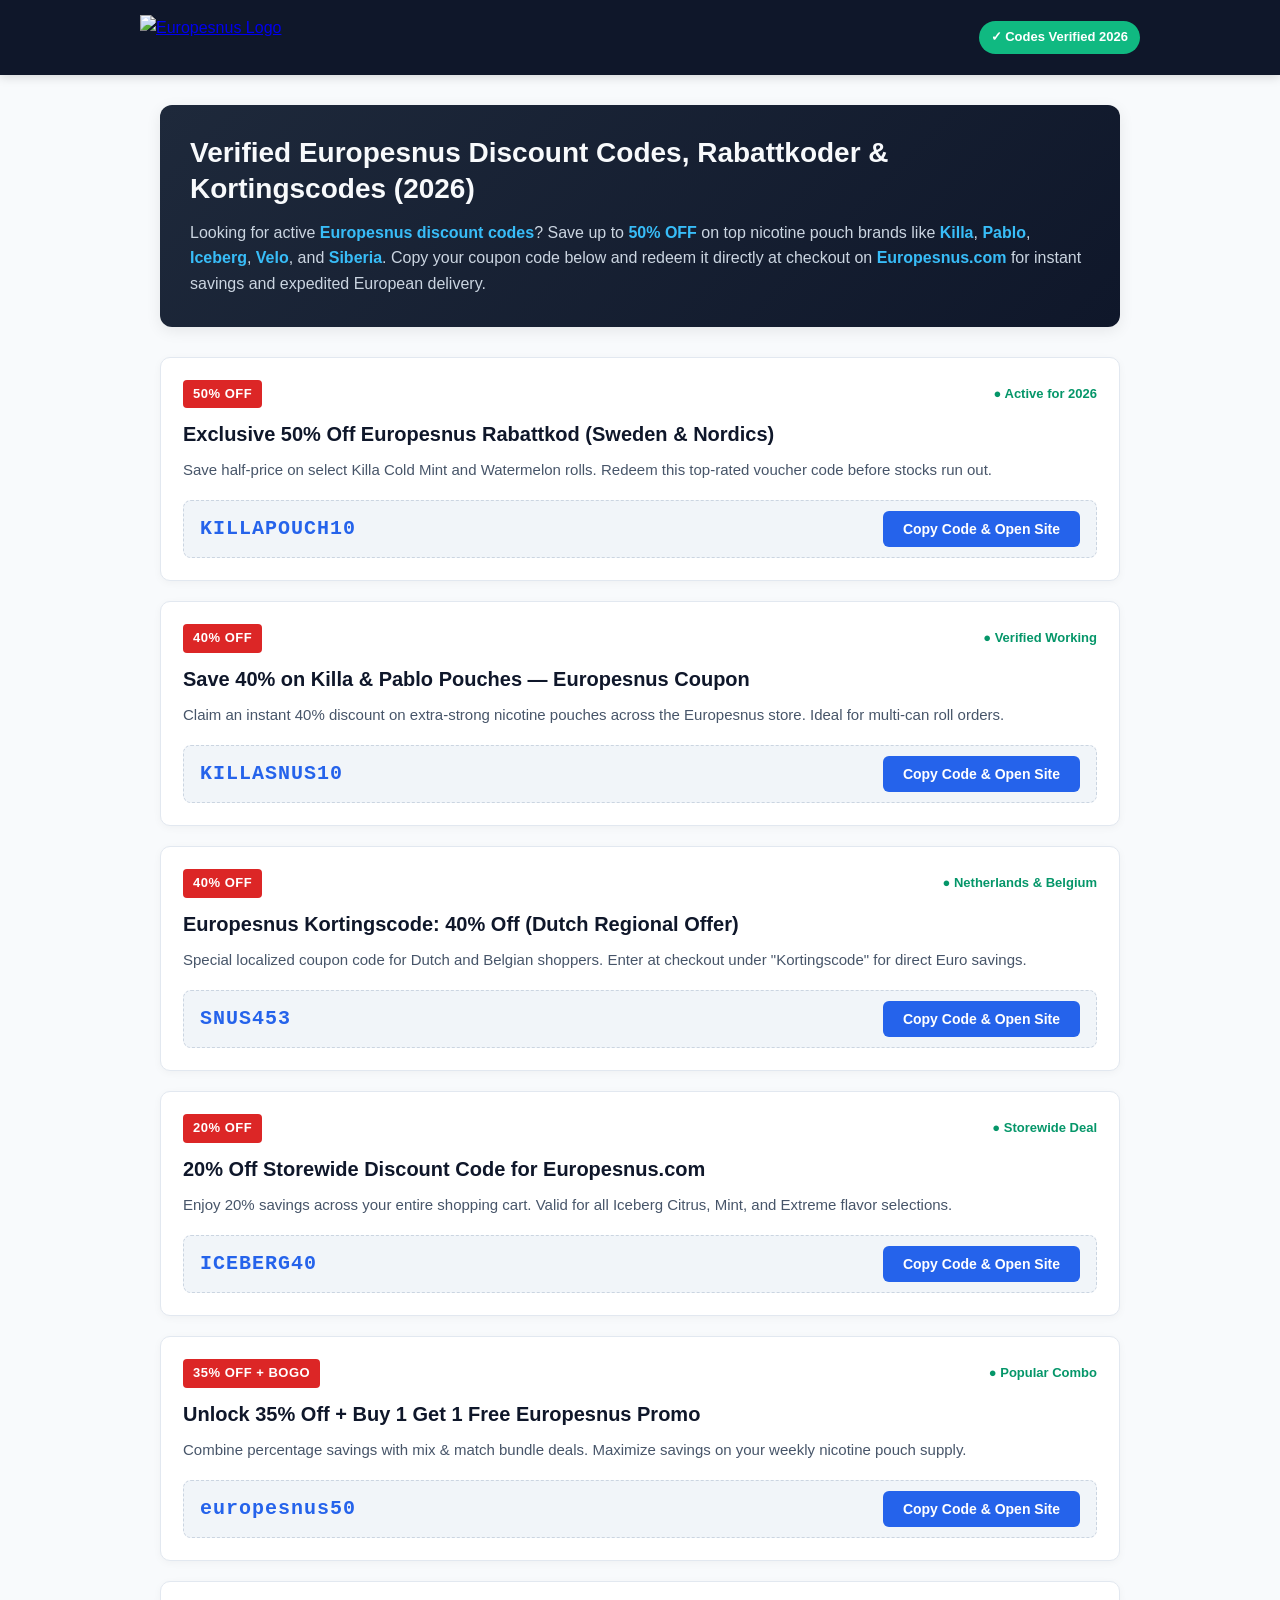
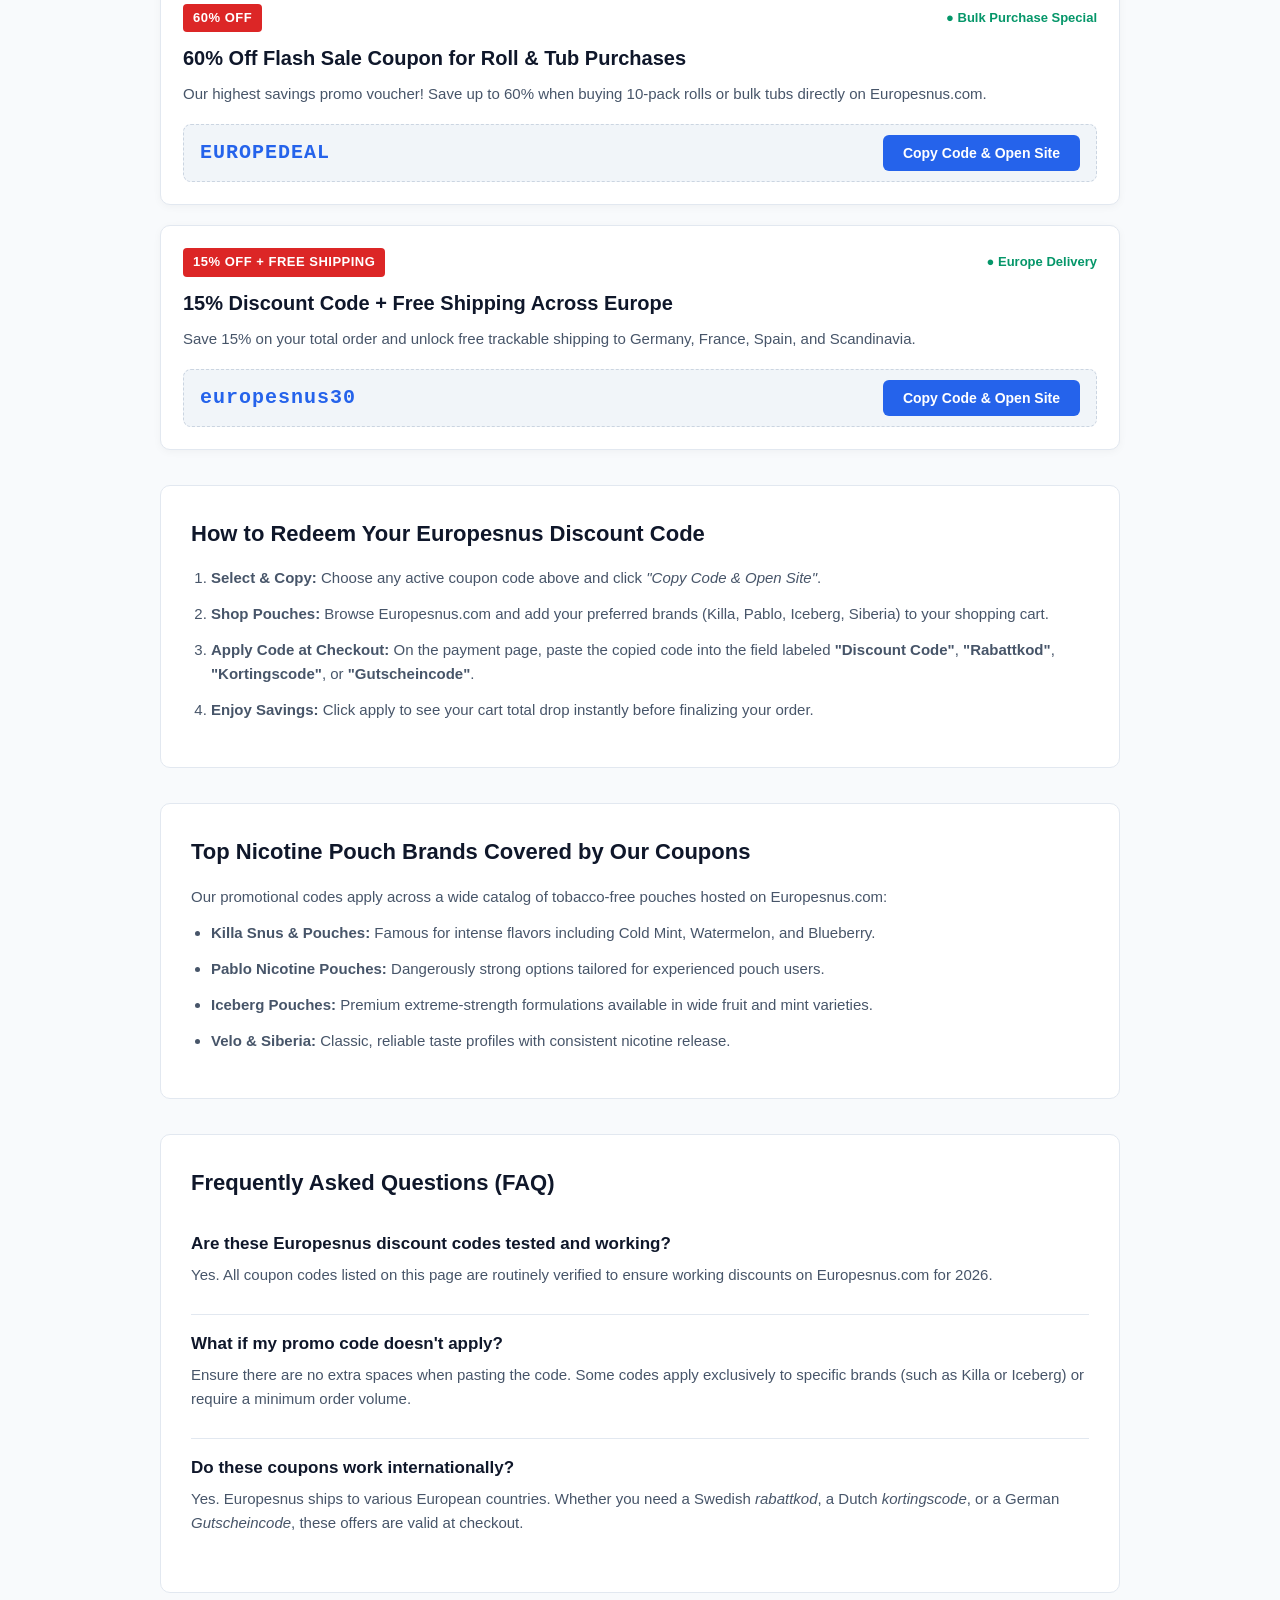
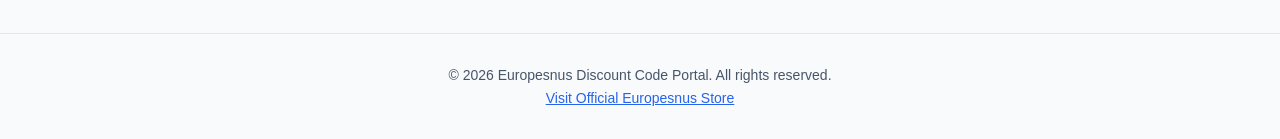
==== commit 45ceca11: "Update index.html" ====
--- a/index.html
+++ b/index.html
@@ -17,13 +17,15 @@
   </script>
 
   <!-- Title & Meta Tags -->
-  <title>Europesnus Discount Code 2026: 50% Off Rabattkod & Kortingscode</title>
+  <title>50% OFF Europesnus Discount Code - Store/Verified</title>
   <meta name="description" content="Verified Europesnus discount codes, rabattkoder, and kortingscodes for 2026. Get up to 50% OFF on Killa, Iceberg, Pablo, Velo & Siberia nicotine pouches at Europesnus.com.">
   <link rel="canonical" href="https://europesnus.github.io/discount-code/">
-
+  <!-- Favicon using Direct Raw Link from GitHub -->
+  <link rel="icon" type="image/jpeg" href="https://raw.githubusercontent.com/europesnus/discount-code/main/favicon.jpeg">
+  <link rel="apple-touch-icon" href="https://raw.githubusercontent.com/europesnus/discount-code/main/favicon.jpeg">
   <!-- Open Graph / Social Media Meta Tags -->
   <meta property="og:title" content="Europesnus Discount Code 2026: Get Up To 50% Off (Verified)">
-  <meta property="og:description" content="Save up to 50% on Killa, Iceberg, Pablo & Siberia nicotine pouches with active Europesnus coupon codes. Fast delivery across Europe.">
+  <meta property="og:description" content="Verified Europesnus discount codes, rabattkoder, and kortingscodes for 2026. Get up to 50% OFF on Killa, Iceberg, Pablo, Velo & Siberia nicotine pouches at Europesnus.com.">
   <meta property="og:url" content="https://europesnus.github.io/discount-code/">
   <meta property="og:type" content="website">
   <meta property="og:image" content="https://raw.githubusercontent.com/europesnus/discount-code/main/europ_snus-footer.png">
@@ -344,7 +346,7 @@
     <!-- Hero Introduction -->
     <div class="hero-box">
       <h1>Verified Europesnus Discount Codes, Rabattkoder & Kortingscodes (2026)</h1>
-      <p>Looking for active <strong>Europesnus promo codes</strong>? Save up to <strong>50% OFF</strong> on top nicotine pouch brands like <strong>Killa</strong>, <strong>Pablo</strong>, <strong>Iceberg</strong>, <strong>Velo</strong>, and <strong>Siberia</strong>. Copy your coupon code below and redeem it directly at checkout on <strong>Europesnus.com</strong> for instant savings and expedited European delivery.</p>
+      <p>Looking for active <strong>Europesnus discount codes</strong>? Save up to <strong>50% OFF</strong> on top nicotine pouch brands like <strong>Killa</strong>, <strong>Pablo</strong>, <strong>Iceberg</strong>, <strong>Velo</strong>, and <strong>Siberia</strong>. Copy your coupon code below and redeem it directly at checkout on <strong>Europesnus.com</strong> for instant savings and expedited European delivery.</p>
     </div>
 
     <!-- Offer Cards -->
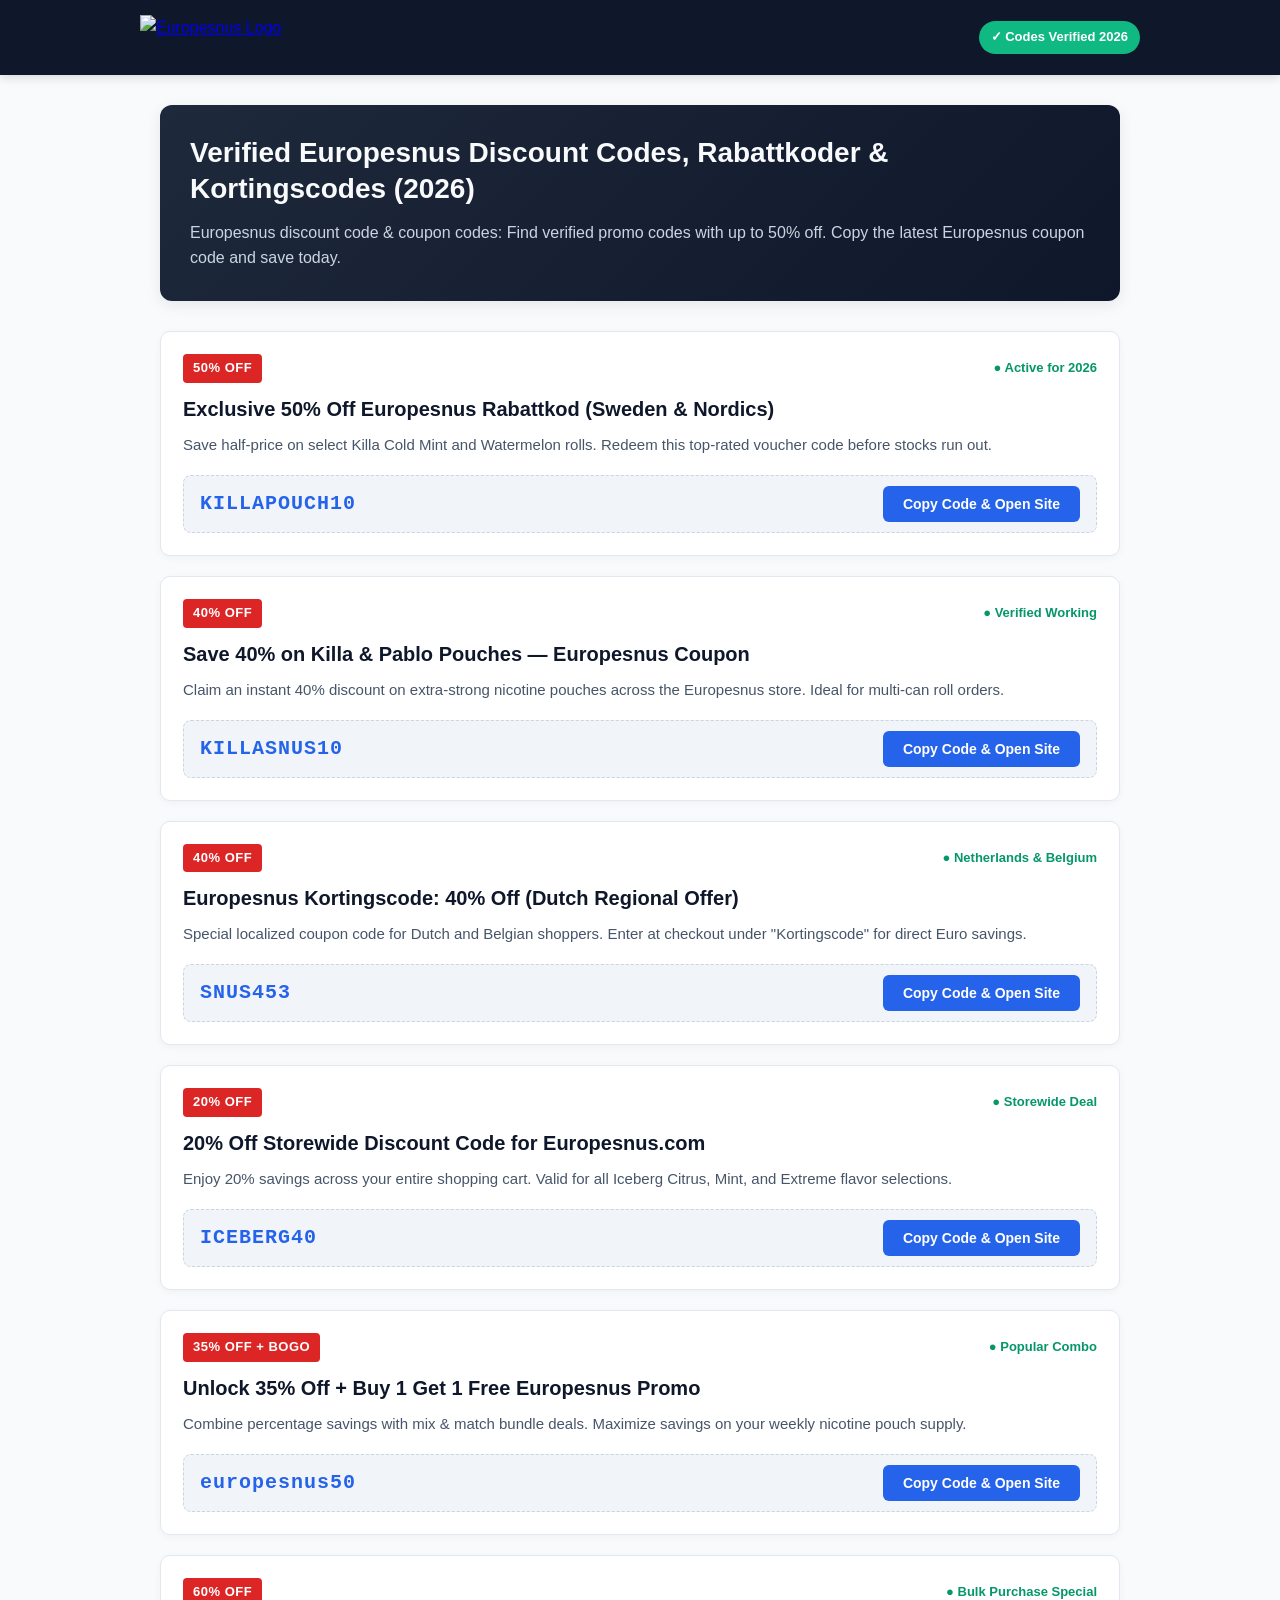
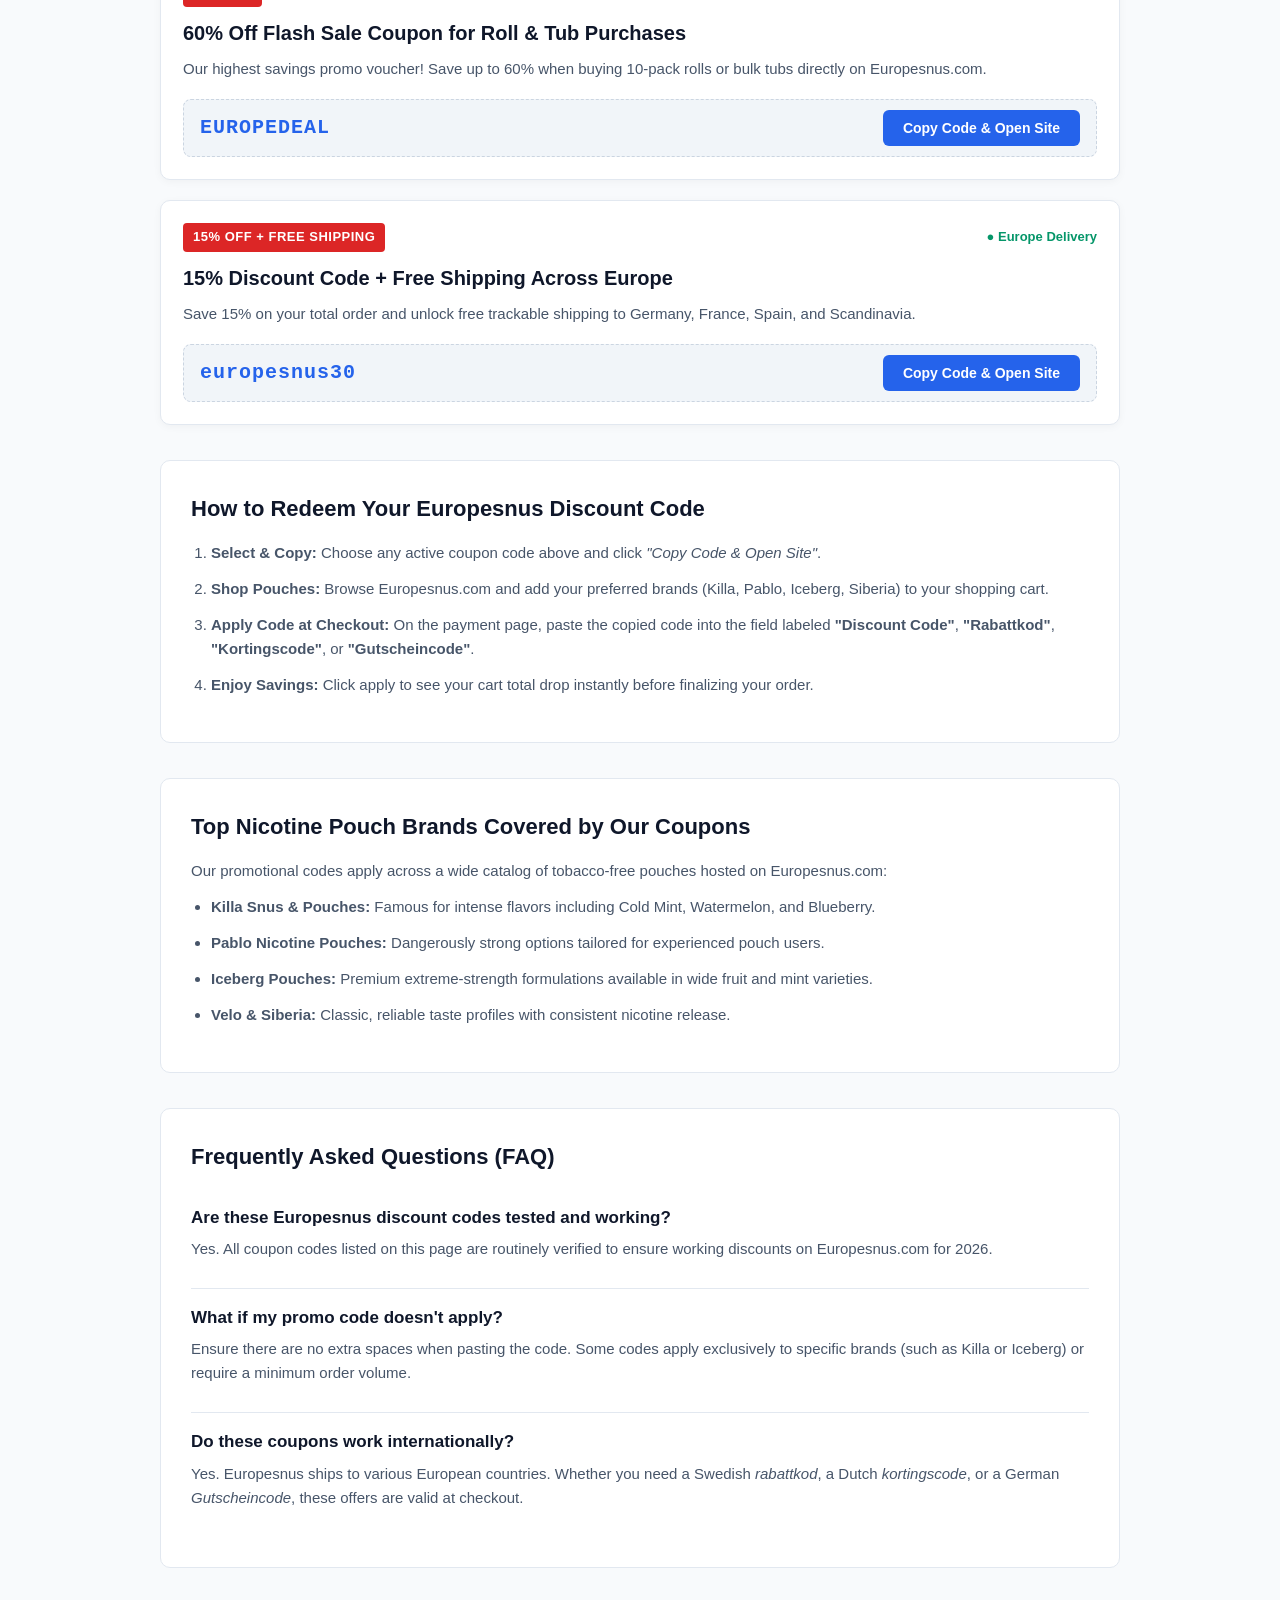
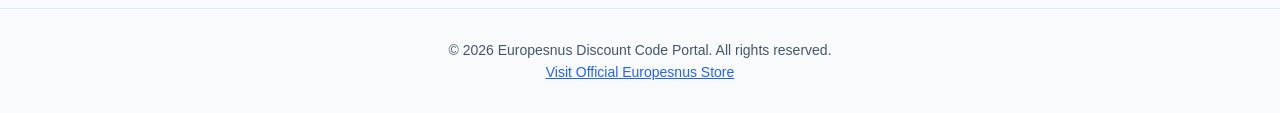
==== commit 7f01c742: "Update discount code description in index.html" ====
--- a/index.html
+++ b/index.html
@@ -346,7 +346,7 @@
     <!-- Hero Introduction -->
     <div class="hero-box">
       <h1>Verified Europesnus Discount Codes, Rabattkoder & Kortingscodes (2026)</h1>
-      <p>Looking for active <strong>Europesnus discount codes</strong>? Save up to <strong>50% OFF</strong> on top nicotine pouch brands like <strong>Killa</strong>, <strong>Pablo</strong>, <strong>Iceberg</strong>, <strong>Velo</strong>, and <strong>Siberia</strong>. Copy your coupon code below and redeem it directly at checkout on <strong>Europesnus.com</strong> for instant savings and expedited European delivery.</p>
+      <p>Europesnus discount code & coupon codes: Find verified promo codes with up to 50% off. Copy the latest Europesnus coupon code and save today.</p>
     </div>
 
     <!-- Offer Cards -->
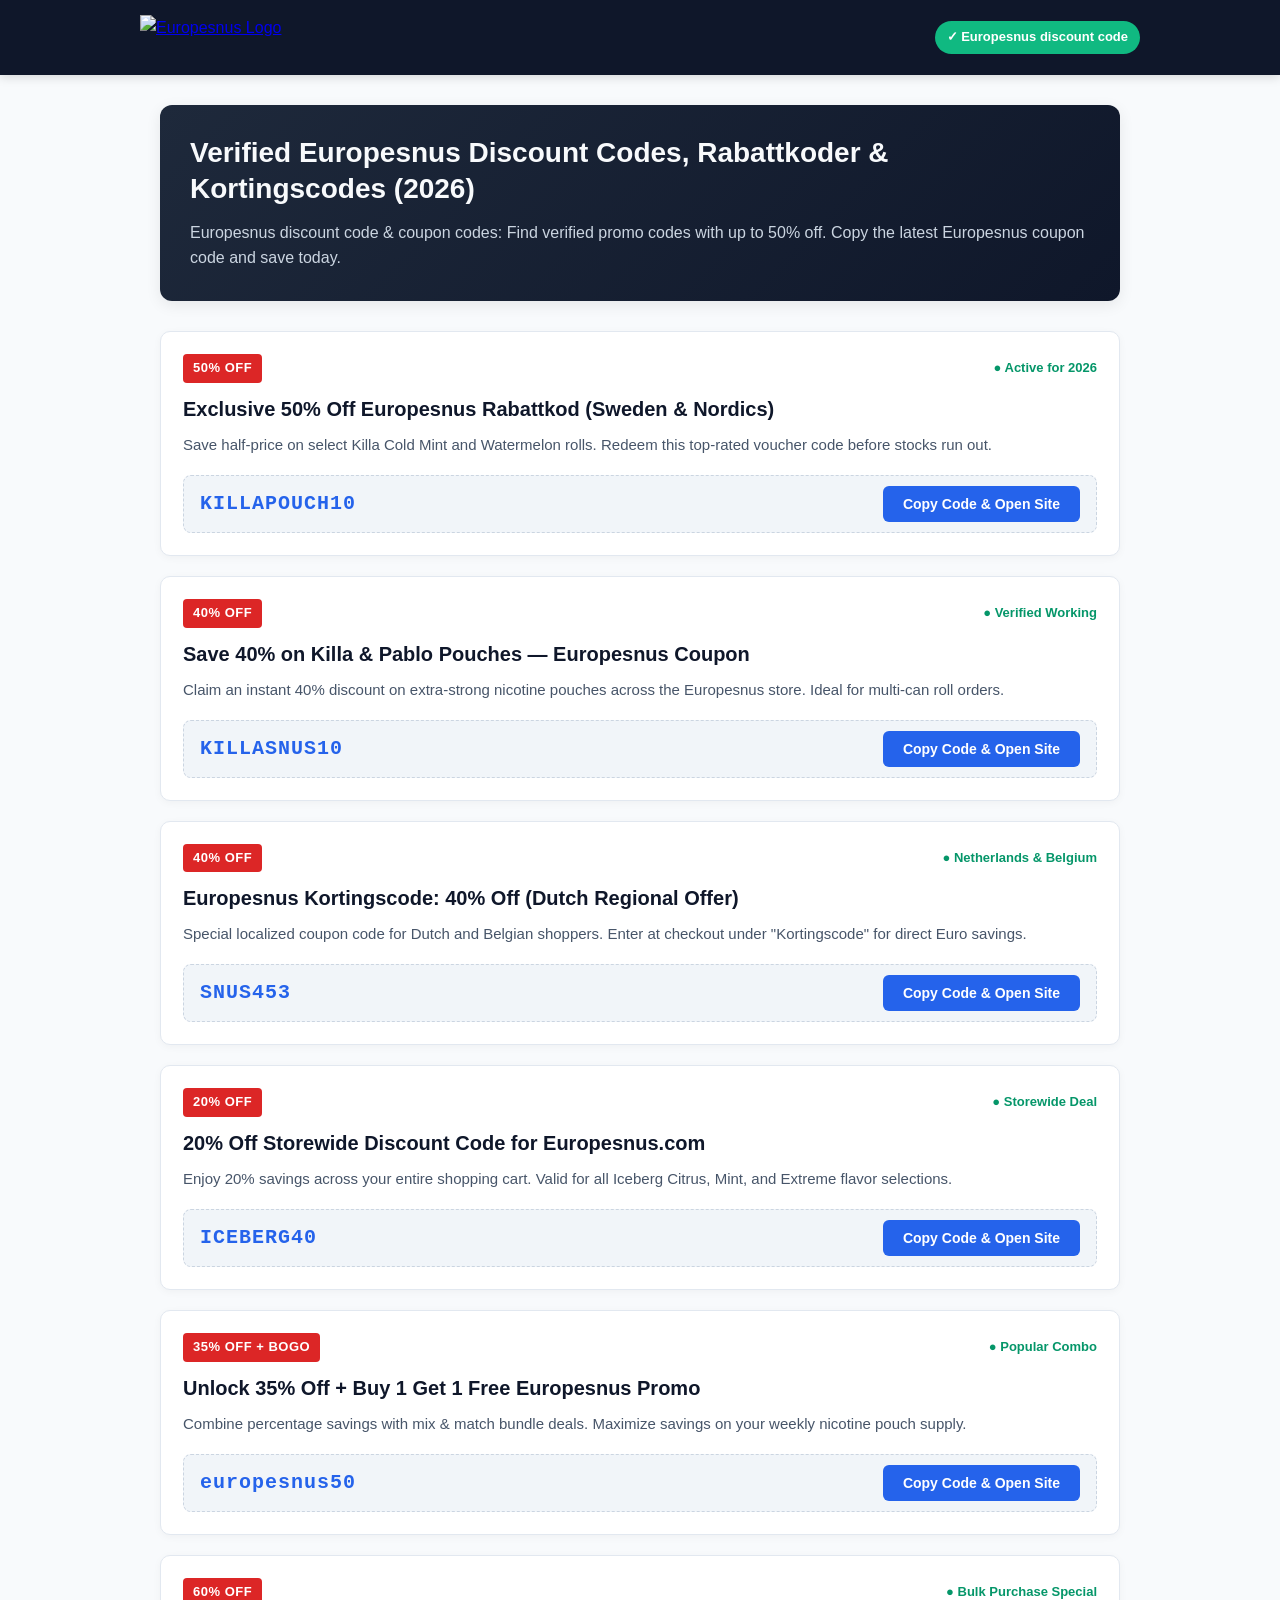
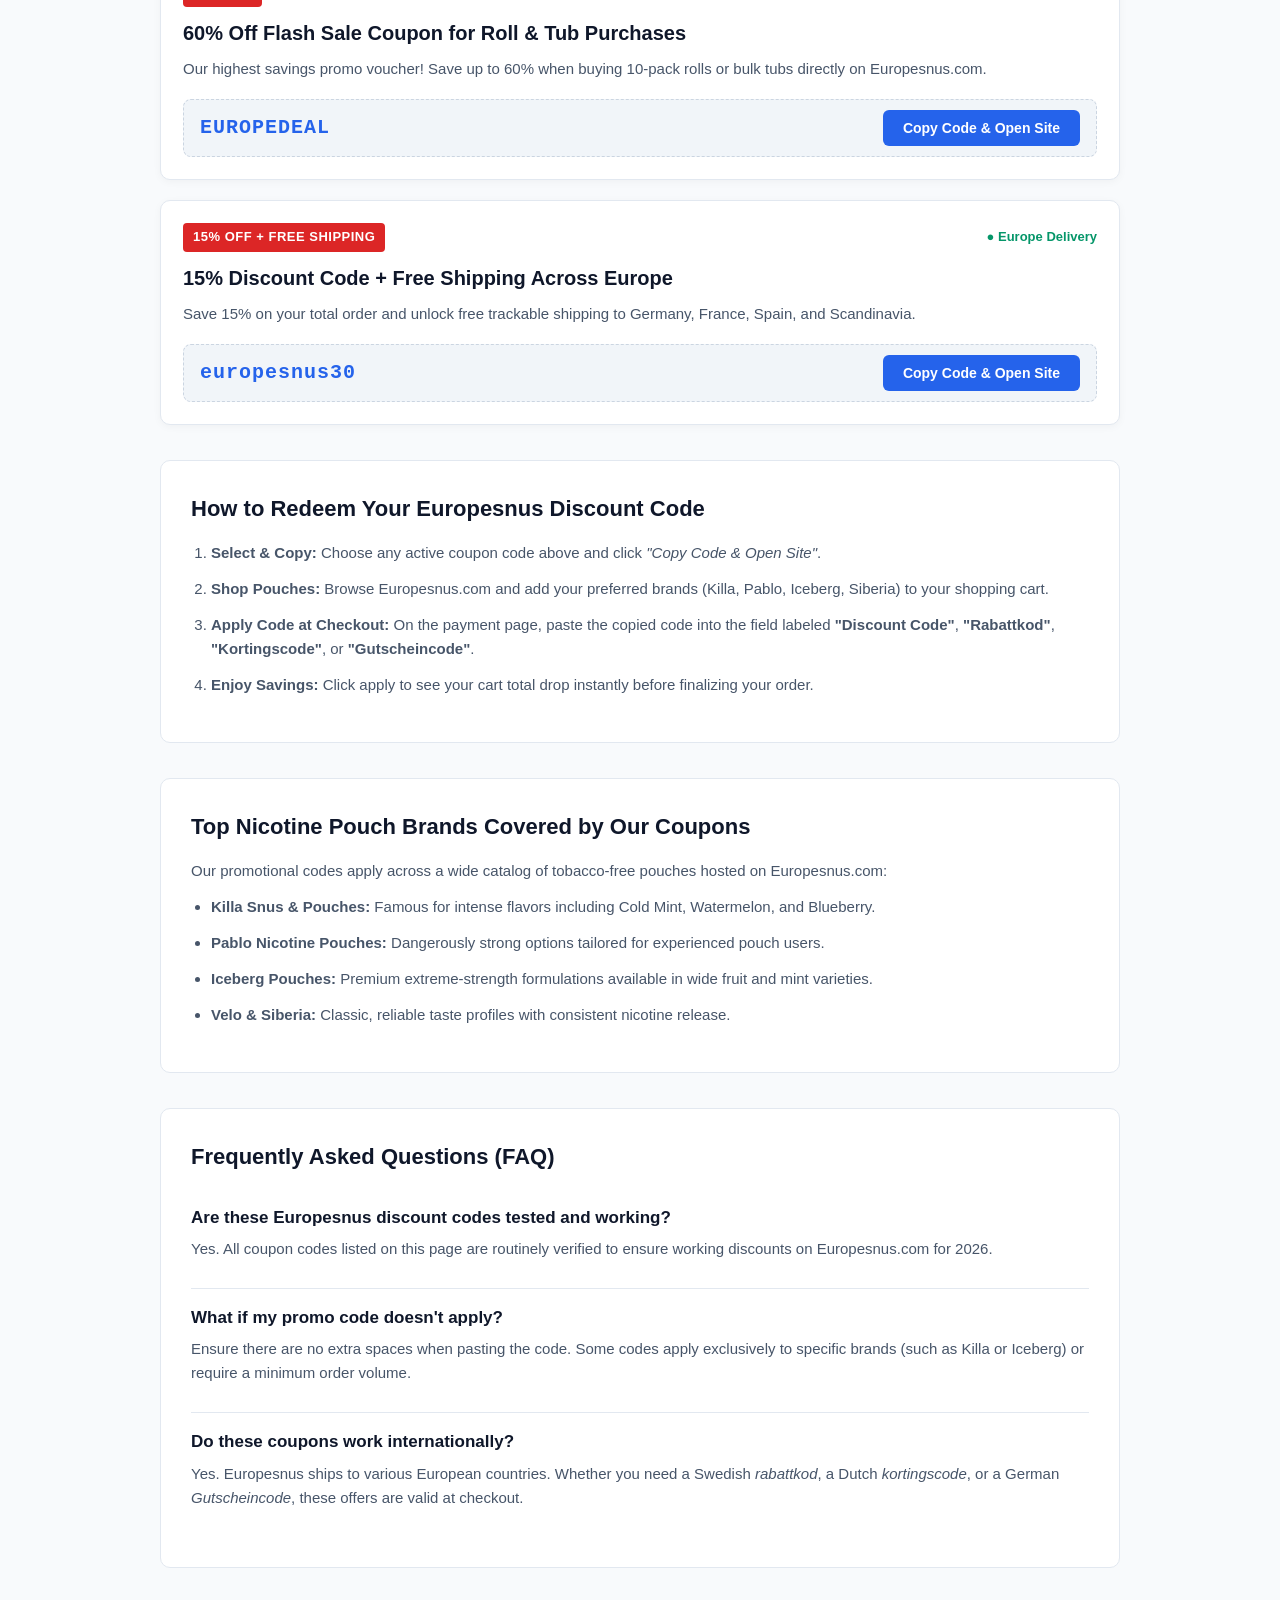
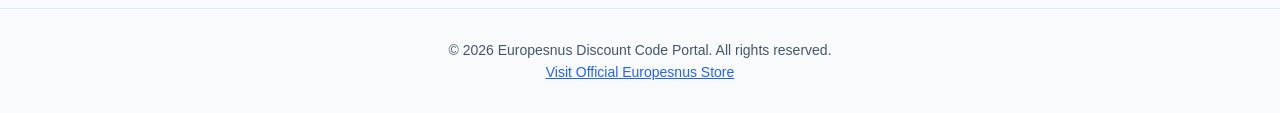
==== commit 80ca9e22: "Update Twitter title and header verified badge text" ====
--- a/index.html
+++ b/index.html
@@ -18,7 +18,7 @@
 
   <!-- Title & Meta Tags -->
   <title>50% OFF Europesnus Discount Code - Store/Verified</title>
-  <meta name="description" content="Verified Europesnus discount codes, rabattkoder, and kortingscodes for 2026. Get up to 50% OFF on Killa, Iceberg, Pablo, Velo & Siberia nicotine pouches at Europesnus.com.">
+  <meta name="description" content="Europesnus discount code & coupon codes: Find verified promo codes with up to 50% off. Copy the latest Europesnus coupon code and save today.">
   <link rel="canonical" href="https://europesnus.github.io/discount-code/">
   <!-- Favicon using Direct Raw Link from GitHub -->
   <link rel="icon" type="image/jpeg" href="https://raw.githubusercontent.com/europesnus/discount-code/main/favicon.jpeg">
@@ -32,7 +32,7 @@
 
   <!-- Twitter Card -->
   <meta name="twitter:card" content="summary_large_image">
-  <meta name="twitter:title" content="Europesnus Discount Code 2026: 50% Off Coupon">
+  <meta name="twitter:title" content="Europesnus Discount Code: 50% Off Coupon">
   <meta name="twitter:description" content="Active Europesnus discount code, rabattkod, and kortingscode list for 2026. Save big on nicotine pouches.">
   <meta name="twitter:image" content="https://raw.githubusercontent.com/europesnus/discount-code/main/europ_snus-footer.png">
 
@@ -45,7 +45,7 @@
         "@type": "WebSite",
         "@id": "https://europesnus.github.io/discount-code/#website",
         "url": "https://europesnus.github.io/discount-code/",
-        "name": "Europesnus Discount Codes 2026",
+        "name": "Europesnus Discount Codes",
         "description": "Verified Europesnus coupon codes, rabattkoder, and discounts."
       },
       {
@@ -337,7 +337,7 @@
       <a href="https://europesnus.com/?ref=lrtwknyx" target="_blank" class="header-logo">
         <img src="https://raw.githubusercontent.com/europesnus/discount-code/main/europ_snus-footer.png" alt="Europesnus Logo" width="200" height="45">
       </a>
-      <span class="verified-badge">✓ Codes Verified 2026</span>
+      <span class="verified-badge">✓ Europesnus discount code</span>
     </div>
   </header>
 
